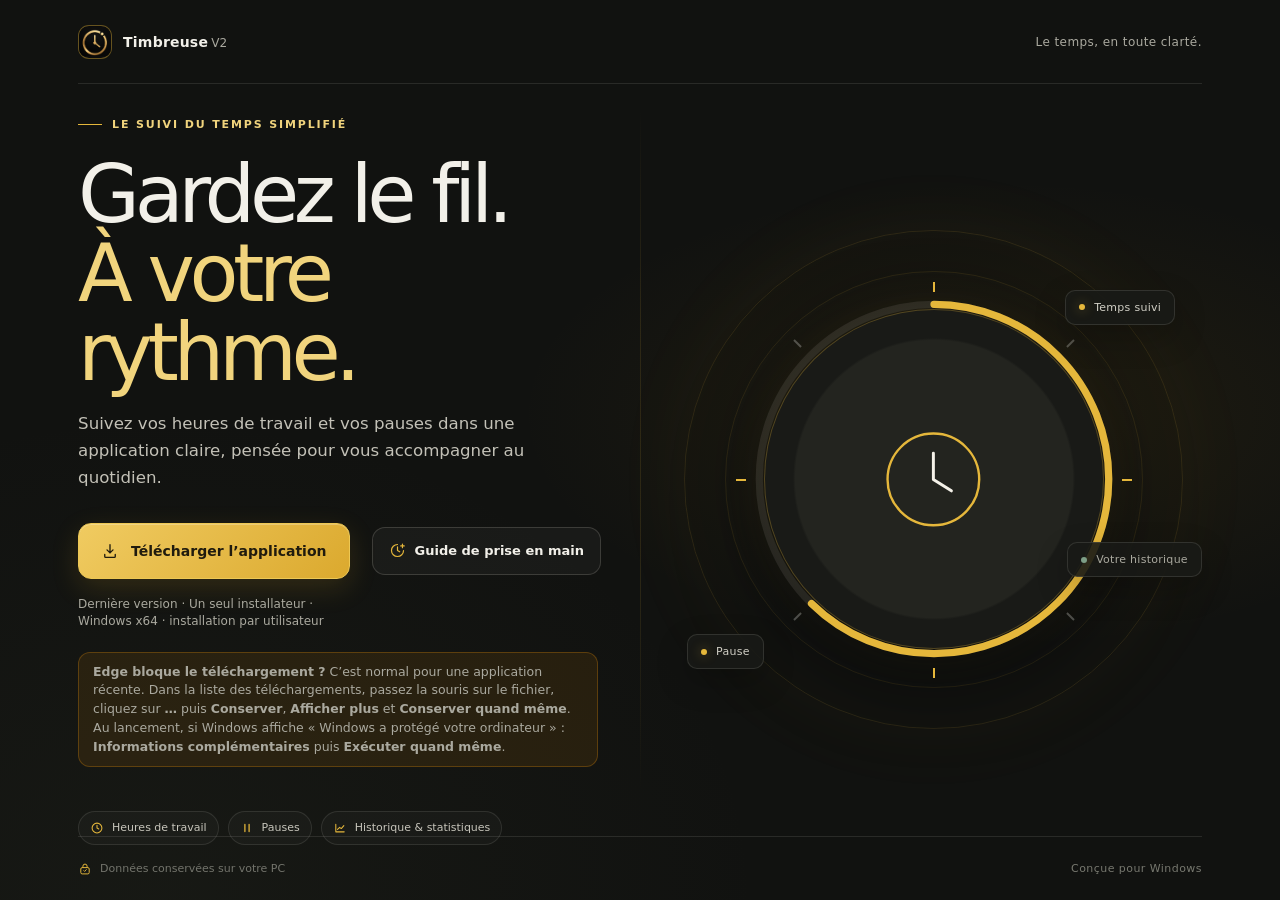
==== index.html @ 2ac791a5 "Site: aide claire quand Edge bloque le telechargement Co-Authored-By: Claude Opus 5.5 <noreply@anthr" ====
<!doctype html>
<html lang="fr">
<head>
  <meta charset="utf-8">
  <meta name="viewport" content="width=device-width, initial-scale=1, viewport-fit=cover">
  <meta name="theme-color" content="#111210">
  <meta name="description" content="Timbreuse V2 — une application Windows simple pour suivre vos heures de travail, vos pauses et votre solde.">
  <title>Timbreuse V2 — Le temps, en toute clarté</title>
  <link rel="icon" href="favicon.ico" type="image/x-icon">
  <style>
    :root {
      color-scheme: dark;
      --bg: #111210;
      --panel: #191a17;
      --panel-light: #20211d;
      --ink: #f2f0e9;
      --muted: #aaa99f;
      --dim: #73746c;
      --gold: #e5b73b;
      --gold-soft: #f1d47d;
      --line: rgba(238, 235, 222, .11);
    }
    * { box-sizing: border-box; }
    html, body { width: 100%; height: 100%; margin: 0; overflow: hidden; }
    body {
      background:
        radial-gradient(ellipse at 78% 46%, rgba(173, 129, 25, .095), transparent 34%),
        radial-gradient(ellipse at 12% 100%, rgba(76, 83, 59, .10), transparent 38%),
        var(--bg);
      color: var(--ink);
      font-family: Inter, ui-sans-serif, system-ui, -apple-system, "Segoe UI", sans-serif;
      -webkit-font-smoothing: antialiased;
      text-rendering: optimizeLegibility;
    }
    a { color: inherit; }
    .page {
      position: relative;
      isolation: isolate;
      width: min(100%, 1600px);
      height: 100svh;
      min-height: 500px;
      margin: 0 auto;
      padding: 0 clamp(24px, 6.1vw, 96px);
      display: grid;
      grid-template-rows: 84px minmax(0, 1fr) 64px;
    }
    .page::before {
      position: absolute;
      z-index: -1;
      top: 12%;
      bottom: 12%;
      left: 50%;
      width: 1px;
      content: "";
      background: linear-gradient(transparent, rgba(229,183,59,.12) 30%, rgba(229,183,59,.12) 70%, transparent);
    }
    .topbar, .footer {
      display: flex;
      align-items: center;
      justify-content: space-between;
    }
    .topbar { border-bottom: 1px solid var(--line); }
    .brand { display: inline-flex; align-items: center; gap: 11px; text-decoration: none; }
    .brand-mark {
      display: grid;
      width: 34px;
      height: 34px;
      place-items: center;
      border: 1px solid rgba(229,183,59,.42);
      border-radius: 11px;
      background: #0b0b0c;
      color: var(--gold);
      overflow: hidden;
    }
    .brand-mark img { display: block; width: 100%; height: 100%; object-fit: contain; }
    .brand-name { font-size: 14px; font-weight: 600; letter-spacing: .015em; }
    .brand-version { margin-left: 3px; color: var(--muted); font-size: 12px; font-weight: 450; }
    .top-note { color: var(--muted); font-size: 12px; letter-spacing: .035em; }
    main {
      min-height: 0;
      display: grid;
      grid-template-columns: 1fr 1fr;
      align-items: center;
      gap: clamp(18px, 4vw, 72px);
    }
    .copy { position: relative; z-index: 1; max-width: 570px; padding: 26px 0 30px; }
    .eyebrow {
      display: inline-flex;
      align-items: center;
      gap: 10px;
      color: var(--gold-soft);
      font-size: 11px;
      font-weight: 650;
      letter-spacing: .17em;
      text-transform: uppercase;
    }
    .eyebrow::before { width: 24px; height: 1px; content: ""; background: var(--gold); }
    h1 {
      max-width: 610px;
      margin: 24px 0 17px;
      font-size: clamp(48px, 6.25vw, 88px);
      font-weight: 540;
      letter-spacing: -.067em;
      line-height: .99;
    }
    h1 span { color: var(--gold-soft); }
    .intro {
      max-width: 450px;
      margin: 0;
      color: #c3c1b7;
      font-size: clamp(15px, 1.3vw, 18px);
      line-height: 1.65;
    }
    .actions { display: flex; flex-wrap: wrap; align-items: center; gap: 17px 22px; margin-top: 31px; }
    .download {
      min-height: 56px;
      padding: 0 22px;
      display: inline-flex;
      align-items: center;
      justify-content: center;
      gap: 12px;
      border: 1px solid #edc854;
      border-radius: 13px;
      background: linear-gradient(135deg, #f0cb61, #dba92e);
      box-shadow: 0 9px 28px rgba(217, 166, 35, .16), inset 0 1px 0 rgba(255,255,255,.25);
      color: #201b0e;
      font-size: 14px;
      font-weight: 720;
      text-decoration: none;
      transition: transform .18s ease, box-shadow .18s ease, filter .18s ease;
    }
    .download:hover { transform: translateY(-2px); filter: brightness(1.04); box-shadow: 0 12px 32px rgba(217,166,35,.23); }
    .download:focus-visible, .brand:focus-visible { outline: 2px solid var(--gold-soft); outline-offset: 4px; }
    .download svg { width: 18px; height: 18px; }
    .guide-trigger {
      min-height: 48px;
      padding: 0 16px;
      display: inline-flex;
      align-items: center;
      justify-content: center;
      gap: 9px;
      border: 1px solid rgba(238,235,222,.16);
      border-radius: 13px;
      background: rgba(255,255,255,.035);
      color: var(--ink);
      font: inherit;
      font-size: 13px;
      font-weight: 580;
      cursor: pointer;
      transition: border-color .18s ease, background .18s ease, transform .18s ease;
    }
    .guide-trigger:hover { transform: translateY(-1px); border-color: rgba(229,183,59,.48); background: rgba(229,183,59,.07); }
    .guide-trigger:focus-visible, .guide-close:focus-visible, .guide-step:focus-visible,
    .guide-footer button:focus-visible { outline: 2px solid var(--gold-soft); outline-offset: 3px; }
    .guide-trigger svg { width: 17px; height: 17px; color: var(--gold); }
    .release-info { max-width: 250px; color: var(--muted); font-size: 12px; line-height: 1.45; }
    .edge-help { flex-basis: 100%; margin-top: 4px; max-width: 520px; padding: 10px 14px; border-radius: 12px; background: rgba(255, 156, 8, .09); border: 1px solid rgba(255, 156, 8, .25); color: var(--muted); font-size: 12.5px; line-height: 1.5; }
    .edge-help strong { color: inherit; font-weight: 650; }
    .features { display: flex; flex-wrap: wrap; gap: 9px; margin-top: 31px; }
    .feature {
      display: inline-flex;
      align-items: center;
      gap: 8px;
      padding: 9px 11px;
      border: 1px solid var(--line);
      border-radius: 999px;
      background: rgba(255,255,255,.025);
      color: #c7c5bb;
      font-size: 11px;
      white-space: nowrap;
    }
    .feature svg { width: 14px; height: 14px; color: var(--gold); }
    .art {
      position: relative;
      display: grid;
      min-width: 0;
      min-height: 0;
      height: min(68vh, 620px);
      place-items: center;
    }
    .halo {
      position: absolute;
      width: min(39vw, 500px);
      aspect-ratio: 1;
      border: 1px solid rgba(229,183,59,.12);
      border-radius: 50%;
      box-shadow: 0 0 90px rgba(229,183,59,.045), inset 0 0 80px rgba(229,183,59,.025);
    }
    .halo::before, .halo::after { position: absolute; content: ""; border: 1px solid rgba(229,183,59,.10); border-radius: 50%; }
    .halo::before { inset: 8%; }
    .halo::after { inset: 17%; border-color: rgba(238,235,222,.07); }
    .dial {
      position: relative;
      width: min(27vw, 340px);
      aspect-ratio: 1;
      display: grid;
      place-items: center;
      border: 1px solid rgba(229,183,59,.28);
      border-radius: 50%;
      background: radial-gradient(circle at 50% 50%, #23241f 0 58%, #191a17 59% 100%);
      box-shadow: 0 24px 90px rgba(0,0,0,.38), 0 0 45px rgba(229,183,59,.08);
    }
    .dial-ring { position: absolute; inset: -13px; width: calc(100% + 26px); height: calc(100% + 26px); transform: rotate(-90deg); overflow: visible; }
    .dial-ring circle { fill: none; stroke-width: 2; }
    .dial-ring .track { stroke: rgba(240,237,225,.09); }
    .dial-ring .arc { stroke: var(--gold); stroke-linecap: round; stroke-dasharray: 188 440; }
    .dial-glyph { width: 31%; height: 31%; color: var(--gold); }
    .dial-glyph circle { fill: none; stroke: currentColor; stroke-width: 1.45; }
    .dial-glyph path { fill: none; stroke: #f5f2e9; stroke-linecap: round; stroke-linejoin: round; stroke-width: 1.8; }
    .orbit-label {
      position: absolute;
      display: inline-flex;
      align-items: center;
      gap: 9px;
      padding: 10px 13px;
      border: 1px solid rgba(238,235,222,.12);
      border-radius: 10px;
      background: rgba(25,26,23,.9);
      color: #d1cfc5;
      font-size: 11px;
      letter-spacing: .025em;
      box-shadow: 0 12px 32px rgba(0,0,0,.22);
    }
    .orbit-label::before { width: 6px; height: 6px; content: ""; border-radius: 50%; background: var(--gold); box-shadow: 0 0 12px rgba(229,183,59,.45); }
    .label-top { top: 19%; right: 5%; }
    .label-bottom { bottom: 19%; left: 4%; }
    .label-side { right: 0; bottom: 34%; color: var(--muted); }
    .label-side::before { background: #7d9e86; box-shadow: none; }
    .ticks { position: absolute; inset: -28px; pointer-events: none; }
    .tick { position: absolute; top: 0; left: calc(50% - 1px); width: 2px; height: 10px; transform-origin: 1px calc(min(27vw, 340px) / 2 + 28px); background: rgba(242,240,233,.28); }
    .tick:nth-child(1) { transform: rotate(0deg); background: var(--gold); }
    .tick:nth-child(2) { transform: rotate(45deg); }
    .tick:nth-child(3) { transform: rotate(90deg); background: var(--gold); }
    .tick:nth-child(4) { transform: rotate(135deg); }
    .tick:nth-child(5) { transform: rotate(180deg); background: var(--gold); }
    .tick:nth-child(6) { transform: rotate(225deg); }
    .tick:nth-child(7) { transform: rotate(270deg); background: var(--gold); }
    .tick:nth-child(8) { transform: rotate(315deg); }
    .footer { border-top: 1px solid var(--line); color: var(--dim); font-size: 11px; }
    .footer .local { display: inline-flex; align-items: center; gap: 8px; }
    .footer svg { width: 14px; height: 14px; color: var(--gold); }
    .footer-note { color: #77786f; letter-spacing: .04em; }
    @media (max-width: 760px) {
      .page { min-height: 500px; padding-inline: clamp(20px, 6vw, 34px); grid-template-rows: 60px minmax(0,1fr) 45px; }
      .page::before { display: none; }
      main { position: relative; grid-template-columns: 1fr; grid-template-rows: minmax(130px, 30%) 1fr; gap: 0; align-items: stretch; }
      .art { grid-row: 1; height: 100%; }
      .halo { width: min(48vw, 205px); }
      .dial { width: min(31vw, 138px); }
      .dial-ring { inset: -7px; width: calc(100% + 14px); height: calc(100% + 14px); }
      .dial-ring circle { stroke-width: 2.7; }
      .ticks { inset: -12px; }
      .tick { height: 5px; transform-origin: 1px calc(min(31vw, 138px) / 2 + 12px); }
      .orbit-label { padding: 7px 9px; gap: 6px; font-size: 9px; }
      .label-top { top: 9%; right: 5%; }
      .label-bottom { bottom: 4%; left: 4%; }
      .label-side { right: 1%; bottom: 12%; }
      .copy { max-width: 560px; justify-self: center; align-self: start; width: 100%; padding: 7px 0 12px; }
      h1 { margin: 13px 0 11px; font-size: clamp(42px, 12vw, 61px); }
      .intro { max-width: 430px; font-size: 14px; line-height: 1.5; }
      .actions { gap: 13px 17px; margin-top: 19px; }
      .download { min-height: 50px; padding-inline: 17px; font-size: 13px; }
      .release-info { max-width: 220px; }
      .features { gap: 7px; margin-top: 18px; }
      .feature { padding: 7px 9px; font-size: 10px; }
      .footer { font-size: 10px; }
    }
    @media (max-width: 380px) {
      .page { padding-inline: 17px; grid-template-rows: 54px minmax(0,1fr) 40px; }
      .top-note { font-size: 10px; }
      main { grid-template-rows: minmax(115px, 25%) 1fr; }
      h1 { font-size: clamp(39px, 11vw, 46px); }
      .features { gap: 5px; }
      .feature { padding: 6px 7px; font-size: 9px; }
      .footer-note { display: none; }
    }
    @media (max-height: 700px) and (min-width: 761px) {
      .page { grid-template-rows: 64px minmax(0,1fr) 48px; }
      .art { height: min(66vh, 480px); }
      .copy { padding-block: 15px; }
      h1 { margin-block: 17px 12px; font-size: clamp(46px, 5.7vw, 72px); }
      .actions { margin-top: 22px; }
      .features { margin-top: 22px; }
    }
    @media (max-height: 650px) and (max-width: 760px) {
      .page { grid-template-rows: 48px minmax(0,1fr) 35px; }
      main { grid-template-rows: minmax(86px, 22%) 1fr; }
      .copy { padding-top: 2px; }
      .eyebrow { font-size: 9px; }
      h1 { margin-block: 8px; font-size: clamp(34px, 8vh, 48px); }
      .intro { font-size: 12px; }
      .actions { margin-top: 13px; }
      .download { min-height: 43px; }
      .features { margin-top: 12px; }
    }
    .tutorial-dialog {
      width: min(880px, calc(100vw - 28px));
      max-width: none;
      max-height: min(88svh, 780px);
      margin: auto;
      padding: 0;
      overflow: hidden;
      border: 1px solid rgba(238,235,222,.16);
      border-radius: 22px;
      background:
        radial-gradient(ellipse at 100% 0%, rgba(173,129,25,.12), transparent 36%),
        var(--panel);
      color: var(--ink);
      box-shadow: 0 28px 100px rgba(0,0,0,.62), 0 0 0 1px rgba(0,0,0,.16);
    }
    .tutorial-dialog::backdrop { background: rgba(5,6,5,.76); backdrop-filter: blur(7px); }
    .guide-shell { max-height: inherit; display: grid; grid-template-rows: auto auto minmax(0,1fr) auto; }
    .guide-header { display: flex; align-items: flex-start; justify-content: space-between; gap: 20px; padding: 26px 30px 17px; }
    .guide-header .eyebrow { font-size: 9px; letter-spacing: .15em; }
    .guide-header h2 { margin: 12px 0 5px; font-size: clamp(23px,3.4vw,34px); font-weight: 570; letter-spacing: -.045em; line-height: 1.12; }
    .guide-header p { max-width: 580px; margin: 0; color: var(--muted); font-size: 13px; line-height: 1.55; }
    .guide-close {
      flex: 0 0 auto;
      width: 38px;
      height: 38px;
      display: grid;
      place-items: center;
      border: 1px solid var(--line);
      border-radius: 12px;
      background: rgba(255,255,255,.035);
      color: var(--muted);
      cursor: pointer;
    }
    .guide-close:hover { border-color: rgba(229,183,59,.48); color: var(--ink); }
    .guide-close svg { width: 16px; height: 16px; }
    .guide-steps { display: grid; grid-template-columns: repeat(6,minmax(0,1fr)); gap: 7px; padding: 0 26px 15px; overflow-x: auto; scrollbar-width: thin; scrollbar-color: rgba(229,183,59,.45) transparent; }
    .guide-step {
      min-width: 0;
      min-height: 46px;
      padding: 7px 9px;
      display: flex;
      align-items: center;
      gap: 8px;
      border: 1px solid transparent;
      border-radius: 11px;
      background: rgba(255,255,255,.035);
      color: var(--muted);
      font: inherit;
      text-align: left;
      cursor: pointer;
      transition: color .16s ease, border-color .16s ease, background .16s ease;
    }
    .guide-step:hover { color: var(--ink); background: rgba(255,255,255,.065); }
    .guide-step[aria-current="step"] { border-color: rgba(229,183,59,.5); background: rgba(229,183,59,.09); color: var(--ink); }
    .guide-step-num { color: var(--gold); font-size: 10px; font-weight: 700; letter-spacing: .05em; }
    .guide-step-label { overflow: hidden; font-size: 10px; font-weight: 570; text-overflow: ellipsis; white-space: nowrap; }
    .guide-content { min-height: 0; padding: 21px 30px 24px; overflow-y: auto; overscroll-behavior: contain; border-top: 1px solid var(--line); }
    .guide-content:focus-visible { outline: 2px solid var(--gold); outline-offset: -4px; }
    .guide-panel[hidden] { display: none !important; }
    .guide-panel-heading { display: grid; grid-template-columns: 52px minmax(0,1fr); align-items: start; gap: 15px; margin-bottom: 19px; }
    .guide-panel-number { width: 48px; height: 48px; display: grid; place-items: center; border: 1px solid rgba(229,183,59,.36); border-radius: 15px; background: rgba(229,183,59,.07); color: var(--gold-soft); font-size: 12px; font-weight: 700; letter-spacing: .06em; }
    .guide-kicker { margin: 0 0 5px; color: var(--gold-soft); font-size: 9px; font-weight: 650; letter-spacing: .14em; text-transform: uppercase; }
    .guide-panel h3 { margin: 0; font-size: clamp(20px,2.7vw,27px); font-weight: 570; letter-spacing: -.035em; line-height: 1.18; }
    .guide-lede { max-width: 680px; margin: 7px 0 0; color: #b9b8ae; font-size: 12px; line-height: 1.6; }
    .guide-grid { display: grid; grid-template-columns: repeat(2,minmax(0,1fr)); gap: 10px; }
    .guide-card { min-width: 0; padding: 16px 17px 15px; border: 1px solid var(--line); border-radius: 14px; background: rgba(255,255,255,.025); }
    .guide-card-label { display: block; margin-bottom: 8px; color: var(--gold); font-size: 9px; font-weight: 680; letter-spacing: .12em; text-transform: uppercase; }
    .guide-card h4 { margin: 0 0 6px; font-size: 13px; font-weight: 630; }
    .guide-card p { margin: 0; color: #aaa99f; font-size: 11px; line-height: 1.65; }
    .guide-card kbd { padding: 1px 5px; border: 1px solid rgba(238,235,222,.17); border-radius: 5px; background: rgba(0,0,0,.2); color: var(--ink); font: inherit; font-size: .95em; white-space: nowrap; }
    .guide-note { margin-top: 11px; padding: 10px 13px; display: flex; align-items: flex-start; gap: 9px; border: 1px solid rgba(229,183,59,.18); border-radius: 11px; background: rgba(229,183,59,.055); color: #c6c3b6; font-size: 10.5px; line-height: 1.55; }
    .guide-note::before { flex: 0 0 auto; width: 6px; height: 6px; margin-top: 5px; content: ""; border-radius: 50%; background: var(--gold); }
    .guide-footer { display: flex; align-items: center; gap: 9px; padding: 13px 26px 20px; border-top: 1px solid var(--line); }
    .guide-progress { flex: 1 1 auto; min-width: 110px; color: var(--muted); font-size: 10px; letter-spacing: .06em; }
    .guide-progress strong { color: var(--ink); font-weight: 620; }
    .guide-progress-track { width: min(150px,100%); height: 3px; margin-top: 7px; overflow: hidden; border-radius: 999px; background: rgba(238,235,222,.12); }
    .guide-progress-value { width: 16.666%; height: 100%; border-radius: inherit; background: var(--gold); transition: width .2s ease; }
    .guide-footer button { min-height: 40px; padding: 0 14px; border: 1px solid var(--line); border-radius: 11px; background: rgba(255,255,255,.035); color: var(--ink); font: inherit; font-size: 11px; font-weight: 580; cursor: pointer; }
    .guide-footer button:hover:not(:disabled) { border-color: rgba(229,183,59,.45); }
    .guide-footer button:disabled { opacity: .42; cursor: default; }
    .guide-footer .guide-next { border-color: #edc854; background: linear-gradient(135deg,#f0cb61,#dba92e); color: #201b0e; font-weight: 680; }
    @media (max-width: 620px) {
      .tutorial-dialog { width: calc(100vw - 20px); max-height: 91svh; border-radius: 18px; }
      .guide-header { padding: 19px 18px 14px; gap: 12px; }
      .guide-header h2 { max-width: 390px; margin-top: 9px; font-size: 24px; }
      .guide-header p { font-size: 11px; }
      .guide-close { width: 34px; height: 34px; border-radius: 10px; }
      .guide-steps { grid-template-columns: repeat(6,minmax(112px,1fr)); gap: 6px; padding: 0 16px 12px; }
      .guide-step { min-height: 42px; padding-inline: 8px; }
      .guide-step-label { font-size: 10px; }
      .guide-content { padding: 17px 17px 20px; }
      .guide-panel-heading { grid-template-columns: 41px minmax(0,1fr); gap: 11px; margin-bottom: 14px; }
      .guide-panel-number { width: 39px; height: 39px; border-radius: 12px; font-size: 10px; }
      .guide-panel h3 { font-size: 21px; }
      .guide-lede { font-size: 11px; }
      .guide-grid { grid-template-columns: 1fr; gap: 8px; }
      .guide-card { padding: 13px 14px; }
      .guide-card h4 { font-size: 12px; }
      .guide-card p { font-size: 10.5px; }
      .guide-footer { gap: 7px; padding: 11px 16px 15px; }
      .guide-progress { min-width: 74px; font-size: 9px; }
      .guide-progress-track { width: 72px; }
      .guide-footer button { min-height: 38px; padding-inline: 10px; font-size: 10px; }
    }
    @media (prefers-reduced-motion: reduce) {
      *, *::before, *::after { scroll-behavior: auto !important; transition-duration: .01ms !important; }
    }
  </style>
</head>
<body>
  <div class="page">
    <header class="topbar">
      <a class="brand" href="./" aria-label="Timbreuse V2 — accueil">
        <span class="brand-mark" aria-hidden="true">
          <img src="logo.png" alt="" width="32" height="32">
        </span>
        <span class="brand-name">Timbreuse<span class="brand-version">V2</span></span>
      </a>
      <span class="top-note">Le temps, en toute clarté.</span>
    </header>

    <main>
      <section class="copy" aria-labelledby="headline">
        <div class="eyebrow">Le suivi du temps simplifié</div>
        <h1 id="headline">Gardez le fil.<br><span>À votre rythme.</span></h1>
        <p class="intro">Suivez vos heures de travail et vos pauses dans une application claire, pensée pour vous accompagner au quotidien.</p>
        <div class="actions">
          <a class="download" href="https://github.com/L3S-32/timbreuse-versions/releases/latest/download/Timbreuse-stable-Setup.exe" aria-label="Télécharger l’installateur Windows x64 actuel de Timbreuse V2">
            <svg viewBox="0 0 24 24" fill="none" aria-hidden="true"><path d="M12 3.5v11m0 0 4-4m-4 4-4-4M5 16.5v2.8c0 .7.5 1.2 1.2 1.2h11.6c.7 0 1.2-.5 1.2-1.2v-2.8" stroke="currentColor" stroke-width="1.8" stroke-linecap="round" stroke-linejoin="round"/></svg>
            <span>Télécharger l’application</span>
          </a>
          <button class="guide-trigger" id="guide-open" type="button" aria-haspopup="dialog" aria-controls="guide-dialog">
            <svg viewBox="0 0 24 24" fill="none" aria-hidden="true"><path d="M12 3.5a8.5 8.5 0 1 0 8.5 8.5M12 7v5l3.1 1.8M19 3v5m-2.5-2.5h5" stroke="currentColor" stroke-width="1.7" stroke-linecap="round" stroke-linejoin="round"/></svg>
            <span>Guide de prise en main</span>
          </button>
          <span class="release-info">Dernière version <span id="release-number"></span>· Un seul installateur · Windows x64 · installation par utilisateur</span>
          <p class="edge-help" role="note"><strong>Edge bloque le téléchargement ?</strong> C’est normal pour une application récente. Dans la liste des téléchargements, passez la souris sur le fichier, cliquez sur <strong>…</strong> puis <strong>Conserver</strong>, <strong>Afficher plus</strong> et <strong>Conserver quand même</strong>. Au lancement, si Windows affiche « Windows a protégé votre ordinateur » : <strong>Informations complémentaires</strong> puis <strong>Exécuter quand même</strong>.</p>
        </div>
        <div class="features" aria-label="Fonctionnalités">
          <span class="feature"><svg viewBox="0 0 20 20" fill="none" aria-hidden="true"><circle cx="10" cy="10" r="7" stroke="currentColor" stroke-width="1.5"/><path d="M10 6v4l2.5 1.5" stroke="currentColor" stroke-width="1.5" stroke-linecap="round"/></svg>Heures de travail</span>
          <span class="feature"><svg viewBox="0 0 20 20" fill="none" aria-hidden="true"><path d="M7 5v10M13 5v10" stroke="currentColor" stroke-width="1.8" stroke-linecap="round"/></svg>Pauses</span>
          <span class="feature"><svg viewBox="0 0 20 20" fill="none" aria-hidden="true"><path d="M4 15.5V4.5M4 15.5h12M6.5 12l3-3 2.3 1.8 3.7-4.3" stroke="currentColor" stroke-width="1.5" stroke-linecap="round" stroke-linejoin="round"/></svg>Historique &amp; statistiques</span>
        </div>
      </section>

      <div class="art" aria-hidden="true">
        <div class="halo"></div>
        <div class="dial">
          <svg class="dial-ring" viewBox="0 0 100 100"><circle class="track" cx="50" cy="50" r="48"/><circle class="arc" cx="50" cy="50" r="48"/></svg>
          <svg class="dial-glyph" viewBox="0 0 64 64"><circle cx="32" cy="32" r="28"/><path d="M32 16v16l11 7"/></svg>
          <div class="ticks"><i class="tick"></i><i class="tick"></i><i class="tick"></i><i class="tick"></i><i class="tick"></i><i class="tick"></i><i class="tick"></i><i class="tick"></i></div>
        </div>
        <span class="orbit-label label-top">Temps suivi</span>
        <span class="orbit-label label-bottom">Pause</span>
        <span class="orbit-label label-side">Votre historique</span>
      </div>
    </main>

    <footer class="footer">
      <span class="local"><svg viewBox="0 0 20 20" fill="none" aria-hidden="true"><rect x="4" y="8" width="12" height="9" rx="2" stroke="currentColor" stroke-width="1.4"/><path d="M7 8V6a3 3 0 0 1 6 0v2" stroke="currentColor" stroke-width="1.4" stroke-linecap="round"/><path d="m8.3 12.3 1.2 1.2 2.4-2.7" stroke="currentColor" stroke-width="1.3" stroke-linecap="round" stroke-linejoin="round"/></svg>Données conservées sur votre PC</span>
      <span class="footer-note">Conçue pour Windows</span>
    </footer>
  </div>

  <dialog class="tutorial-dialog" id="guide-dialog" aria-labelledby="guide-title" aria-describedby="guide-description">
    <div class="guide-shell">
      <header class="guide-header">
        <div>
          <div class="eyebrow">GUIDE INTERACTIF · TIMBREUSE V2</div>
          <h2 id="guide-title">Tout le nécessaire, à votre rythme.</h2>
          <p id="guide-description">Parcourez les étapes qui vous intéressent. Ce guide ne démarre pas l’application et ne modifie aucun réglage.</p>
        </div>
        <button class="guide-close" id="guide-close" type="button" aria-label="Fermer le tutoriel">
          <svg viewBox="0 0 24 24" fill="none" aria-hidden="true"><path d="m6 6 12 12M18 6 6 18" stroke="currentColor" stroke-width="1.7" stroke-linecap="round"/></svg>
        </button>
      </header>

      <nav class="guide-steps" aria-label="Rubriques du guide">
        <button class="guide-step" type="button" data-guide-step="0" aria-label="Étape 1 sur 6 : Installer" aria-current="step"><span class="guide-step-num">01</span><span class="guide-step-label">Installer</span></button>
        <button class="guide-step" type="button" data-guide-step="1" aria-label="Étape 2 sur 6 : Suivre sa journée" aria-current="false"><span class="guide-step-num">02</span><span class="guide-step-label">Journée</span></button>
        <button class="guide-step" type="button" data-guide-step="2" aria-label="Étape 3 sur 6 : Corriger une heure" aria-current="false"><span class="guide-step-num">03</span><span class="guide-step-label">Corrections</span></button>
        <button class="guide-step" type="button" data-guide-step="3" aria-label="Étape 4 sur 6 : Historique et statistiques" aria-current="false"><span class="guide-step-num">04</span><span class="guide-step-label">Historique</span></button>
        <button class="guide-step" type="button" data-guide-step="4" aria-label="Étape 5 sur 6 : Widget et apparence" aria-current="false"><span class="guide-step-num">05</span><span class="guide-step-label">Widget</span></button>
        <button class="guide-step" type="button" data-guide-step="5" aria-label="Étape 6 sur 6 : Réglages et démarrage" aria-current="false"><span class="guide-step-num">06</span><span class="guide-step-label">Réglages</span></button>
      </nav>

      <div class="guide-content" id="guide-content" tabindex="0">
        <section class="guide-panel" data-guide-panel="0" aria-labelledby="guide-step-title-0">
          <div class="guide-panel-heading"><span class="guide-panel-number">01</span><div><p class="guide-kicker">POUR COMMENCER</p><h3 id="guide-step-title-0">Installer, puis ouvrir Timbreuse.</h3><p class="guide-lede">L’installation est faite pour Windows et vos pointages restent sur votre ordinateur.</p></div></div>
          <div class="guide-grid">
            <article class="guide-card"><span class="guide-card-label">1 · Télécharger</span><h4>Un seul installateur Windows</h4><p>Sur cette page, cliquez sur « Télécharger l’application », puis ouvrez <strong>Timbreuse-stable-Setup.exe</strong> et suivez les étapes affichées par Windows. Si Windows affiche « Windows a protégé votre ordinateur », cliquez sur <strong>Informations complémentaires</strong> puis <strong>Exécuter quand même</strong> : l’installateur vient bien de Timbreuse.</p></article>
            <article class="guide-card"><span class="guide-card-label">2 · Retrouver l’application</span><h4>Le widget reste à portée de main</h4><p>Après l’installation, lancez Timbreuse depuis le menu Démarrer. Le petit widget sert d’accès rapide ; le panneau principal regroupe les pages et les réglages.</p></article>
          </div>
          <div class="guide-note">Le bouton de téléchargement ouvre l’installateur de Timbreuse V2 pour Windows 64 bits. Le guide, lui, n’installe rien et ne touche pas à vos données.</div>
        </section>

        <section class="guide-panel" data-guide-panel="1" aria-labelledby="guide-step-title-1" hidden>
          <div class="guide-panel-heading"><span class="guide-panel-number">02</span><div><p class="guide-kicker">VOTRE JOURNÉE</p><h3 id="guide-step-title-1">Trois gestes pour suivre le temps.</h3><p class="guide-lede">Ouvrez « Aujourd’hui » dans le grand widget : l’état et les compteurs se mettent à jour au fil de la journée.</p></div></div>
          <div class="guide-grid">
            <article class="guide-card"><span class="guide-card-label">Démarrer &amp; reprendre</span><h4>START, puis REPRENDRE</h4><p>Appuyez sur <strong>START</strong> au début de votre journée. Après une pause, utilisez <strong>REPRENDRE</strong> pour continuer le suivi.</p></article>
            <article class="guide-card"><span class="guide-card-label">Faire une pause</span><h4>PAUSE suspend le travail</h4><p>Quand vous vous arrêtez, cliquez sur <strong>PAUSE</strong>. Le compteur de travail s’arrête ; cliquez sur <strong>REPRENDRE</strong> à votre retour.</p></article>
            <article class="guide-card"><span class="guide-card-label">Terminer</span><h4>SORTIE / ENREGISTRER</h4><p>À la fin de la journée, cliquez sur <strong>SORTIE / ENREGISTRER</strong>. La journée est clôturée et ses heures sont conservées pour l’historique.</p></article>
            <article class="guide-card"><span class="guide-card-label">Lire les cartes</span><h4>Un aperçu de la journée</h4><p>Retrouvez notamment le total des pauses, l’heure de départ estimée, ainsi que vos soldes de la semaine et global.</p></article>
          </div>
        </section>

        <section class="guide-panel" data-guide-panel="2" aria-labelledby="guide-step-title-2" hidden>
          <div class="guide-panel-heading"><span class="guide-panel-number">03</span><div><p class="guide-kicker">UNE ERREUR DE POINTAGE ?</p><h3 id="guide-step-title-2">Corriger les heures en quelques secondes.</h3><p class="guide-lede">Le volet discret en bas de « Aujourd’hui » sert à corriger une arrivée, une pause ou une sortie oubliée.</p></div></div>
          <div class="guide-grid">
            <article class="guide-card"><span class="guide-card-label">Ouvrir le volet</span><h4>Cliquez sur la petite flèche</h4><p>Dépliez la zone de correction au bas de la page. Avant d’avoir démarré une journée, elle permet d’enregistrer une heure d’arrivée manuellement.</p></article>
            <article class="guide-card"><span class="guide-card-label">Écrire une heure</span><h4>Avec ou sans « : »</h4><p>Saisissez par exemple <kbd>730</kbd> ou <kbd>07:30</kbd> pour une arrivée à 7 h 30. À la validation, l’heure s’affiche au format <kbd>07:30</kbd>.</p></article>
            <article class="guide-card"><span class="guide-card-label">Enregistrer</span><h4>Entrée ou bouton ✓</h4><p>Appuyez sur <kbd>Entrée</kbd> dans le champ concerné, ou sur son bouton de validation. La modification est enregistrée et les totaux sont recalculés.</p></article>
            <article class="guide-card"><span class="guide-card-label">Pauses &amp; sortie</span><h4>Corriger chaque horaire</h4><p>Le volet contient l’arrivée, la pause de midi, la pause de 15 h et le départ. Une pause laissée vide est considérée comme non renseignée.</p></article>
          </div>
          <div class="guide-note">Une pause ajoutée manuellement apparaît sur la barre de progression sous forme de tirets colorés, afin de la distinguer du temps travaillé.</div>
        </section>

        <section class="guide-panel" data-guide-panel="3" aria-labelledby="guide-step-title-3" hidden>
          <div class="guide-panel-heading"><span class="guide-panel-number">04</span><div><p class="guide-kicker">PRENDRE DU RECUL</p><h3 id="guide-step-title-3">Retrouver et comprendre vos journées.</h3><p class="guide-lede">Les pointages enregistrés alimentent l’historique et les statistiques.</p></div></div>
          <div class="guide-grid">
            <article class="guide-card"><span class="guide-card-label">Historique</span><h4>Parcourez les jours passés</h4><p>Choisissez une période — semaine, mois ou toutes les données — puis consultez les heures d’arrivée, de sortie, de travail, les pauses et le solde de chaque journée.</p></article>
            <article class="guide-card"><span class="guide-card-label">Corriger un ancien jour</span><h4>Ouvrez son menu d’actions</h4><p>Sur la ligne de la journée, utilisez le menu à droite pour afficher les actions disponibles et rectifier ses horaires si nécessaire.</p></article>
            <article class="guide-card"><span class="guide-card-label">Statistiques</span><h4>Voir les tendances</h4><p>Comparez les heures moyennes, les pauses et les soldes sur la période proposée. Le graphique aide à repérer rapidement les journées positives ou négatives.</p></article>
            <article class="guide-card"><span class="guide-card-label">À retenir</span><h4>Les réglages comptent</h4><p>L’objectif de travail et les jours d’atelier choisis influencent les calculs. Vérifiez-les dans « Réglages » si un solde vous paraît inhabituel.</p></article>
          </div>
          <div class="guide-note">Pour que les bilans soient justes, corrigez les heures manquantes avant de vous fier aux moyennes et aux soldes.</div>
        </section>

        <section class="guide-panel" data-guide-panel="4" aria-labelledby="guide-step-title-4" hidden>
          <div class="guide-panel-heading"><span class="guide-panel-number">05</span><div><p class="guide-kicker">À VOTRE ÉCRAN</p><h3 id="guide-step-title-4">Widget, aperçu et position.</h3><p class="guide-lede">Gardez le suivi près de vous et adaptez son affichage sans modifier vos pointages.</p></div></div>
          <div class="guide-grid">
            <article class="guide-card"><span class="guide-card-label">Petit widget</span><h4>Un coup d’œil rapide</h4><p>Le widget compact montre l’état de Timbreuse et le temps restant. Le raccourci global permet de l’afficher ou de le masquer depuis une autre application.</p></article>
            <article class="guide-card"><span class="guide-card-label">Personnalisation</span><h4>Prévisualisez ses états</h4><p>Dans « Personnalisation », choisissez START, Travail, Pause ou Terminé pour voir le rendu, puis réglez la taille du texte et les animations proposées.</p></article>
            <article class="guide-card"><span class="guide-card-label">Position du widget</span><h4>Choisir un coin ou le déplacer</h4><p>Le mode Coins fixe le widget dans un coin de l’écran. En position libre, faites-le glisser à l’endroit voulu ; sa position est mémorisée.</p></article>
            <article class="guide-card"><span class="guide-card-label">Panneau principal</span><h4>Fermer n’arrête pas le suivi</h4><p>Fermer le grand panneau le masque, mais Timbreuse continue de tourner. Pour quitter complètement, choisissez « Quitter » dans l’icône de Timbreuse près de l’horloge Windows.</p></article>
          </div>
        </section>

        <section class="guide-panel" data-guide-panel="5" aria-labelledby="guide-step-title-5" hidden>
          <div class="guide-panel-heading"><span class="guide-panel-number">06</span><div><p class="guide-kicker">UNE FOIS POUR TOUTES</p><h3 id="guide-step-title-5">Régler les horaires et le démarrage.</h3><p class="guide-lede">La page « Réglages » rassemble les préférences qui servent au calcul de vos journées.</p></div></div>
          <div class="guide-grid">
            <article class="guide-card"><span class="guide-card-label">Temps de travail</span><h4>Définissez votre objectif</h4><p>Adaptez la durée journalière et les autres paramètres de calcul à votre rythme habituel. Le départ estimé et les soldes en tiennent compte.</p></article>
            <article class="guide-card"><span class="guide-card-label">Mode SAE</span><h4>Un objectif adapté</h4><p>Activez <strong>Mode SAE</strong> si cela vous concerne : l’objectif journalier passe à <strong>6 h 40</strong> et les soldes/statistiques sont recalculés selon ce régime.</p></article>
            <article class="guide-card"><span class="guide-card-label">Jours d’atelier</span><h4>Choisissez les jours utiles</h4><p>Cochez les jours travaillés puis cliquez sur <strong>ENREGISTRER LES MODIFICATIONS</strong>. Cette sélection sert au démarrage automatique de Windows et aux statistiques.</p></article>
            <article class="guide-card"><span class="guide-card-label">Raccourci &amp; lancement</span><h4>Afficher le widget rapidement</h4><p>Le raccourci initial est <kbd>Ctrl</kbd> + <kbd>Alt</kbd> + <kbd>W</kbd> ; vous pouvez le modifier dans les réglages. L’application peut démarrer discrètement les jours sélectionnés.</p></article>
          </div>
          <div class="guide-note">La page « Planification » est encore en travaux. Les réglages utiles au suivi quotidien sont accessibles dès maintenant dans « Aujourd’hui », « Historique », « Statistiques » et « Réglages ».</div>
        </section>
      </div>

      <footer class="guide-footer">
        <div class="guide-progress" aria-live="polite"><strong id="guide-progress-label">ÉTAPE 1 / 6</strong><div class="guide-progress-track" aria-hidden="true"><div class="guide-progress-value" id="guide-progress-value"></div></div></div>
        <button id="guide-previous" type="button" disabled>← Précédent</button>
        <button class="guide-next" id="guide-next" type="button">Suivant →</button>
      </footer>
    </div>
  </dialog>

  <script>
    // The download link always points to the latest stable release; the number shown follows it.
    fetch("https://api.github.com/repos/L3S-32/timbreuse-versions/releases/latest")
      .then(function (response) { return response.ok ? response.json() : null; })
      .then(function (release) {
        var target = document.getElementById("release-number");
        if (release && release.tag_name && target) target.textContent = release.tag_name.replace(/^v/, "") + " ";
      })
      .catch(function () {});
    (() => {
      const dialog = document.getElementById("guide-dialog");
      const openButton = document.getElementById("guide-open");
      const closeButton = document.getElementById("guide-close");
      const previousButton = document.getElementById("guide-previous");
      const nextButton = document.getElementById("guide-next");
      const progressLabel = document.getElementById("guide-progress-label");
      const progressValue = document.getElementById("guide-progress-value");
      const content = document.getElementById("guide-content");
      const steps = [...document.querySelectorAll("[data-guide-step]")];
      const panels = [...document.querySelectorAll("[data-guide-panel]")];
      let currentStep = 0;

      function showStep(index) {
        currentStep = Math.max(0, Math.min(steps.length - 1, index));
        steps.forEach((step, stepIndex) => {
          const active = stepIndex === currentStep;
          step.setAttribute("aria-current", active ? "step" : "false");
          if (active) step.scrollIntoView({ block: "nearest", inline: "nearest" });
        });
        panels.forEach((panel, panelIndex) => { panel.hidden = panelIndex !== currentStep; });
        progressLabel.textContent = `ÉTAPE ${currentStep + 1} / ${steps.length}`;
        progressValue.style.width = `${((currentStep + 1) / steps.length) * 100}%`;
        previousButton.disabled = currentStep === 0;
        nextButton.textContent = currentStep === steps.length - 1 ? "Terminer le guide" : "Suivant →";
        content.scrollTop = 0;
      }

      openButton.addEventListener("click", () => {
        showStep(0);
        dialog.showModal();
      });
      closeButton.addEventListener("click", () => dialog.close());
      previousButton.addEventListener("click", () => showStep(currentStep - 1));
      nextButton.addEventListener("click", () => {
        if (currentStep === steps.length - 1) dialog.close();
        else showStep(currentStep + 1);
      });
      steps.forEach((step) => step.addEventListener("click", () => showStep(Number(step.dataset.guideStep))));
      dialog.addEventListener("click", (event) => { if (event.target === dialog) dialog.close(); });
      dialog.addEventListener("close", () => openButton.focus());
      showStep(0);
    })();
  </script>
</body>
</html>
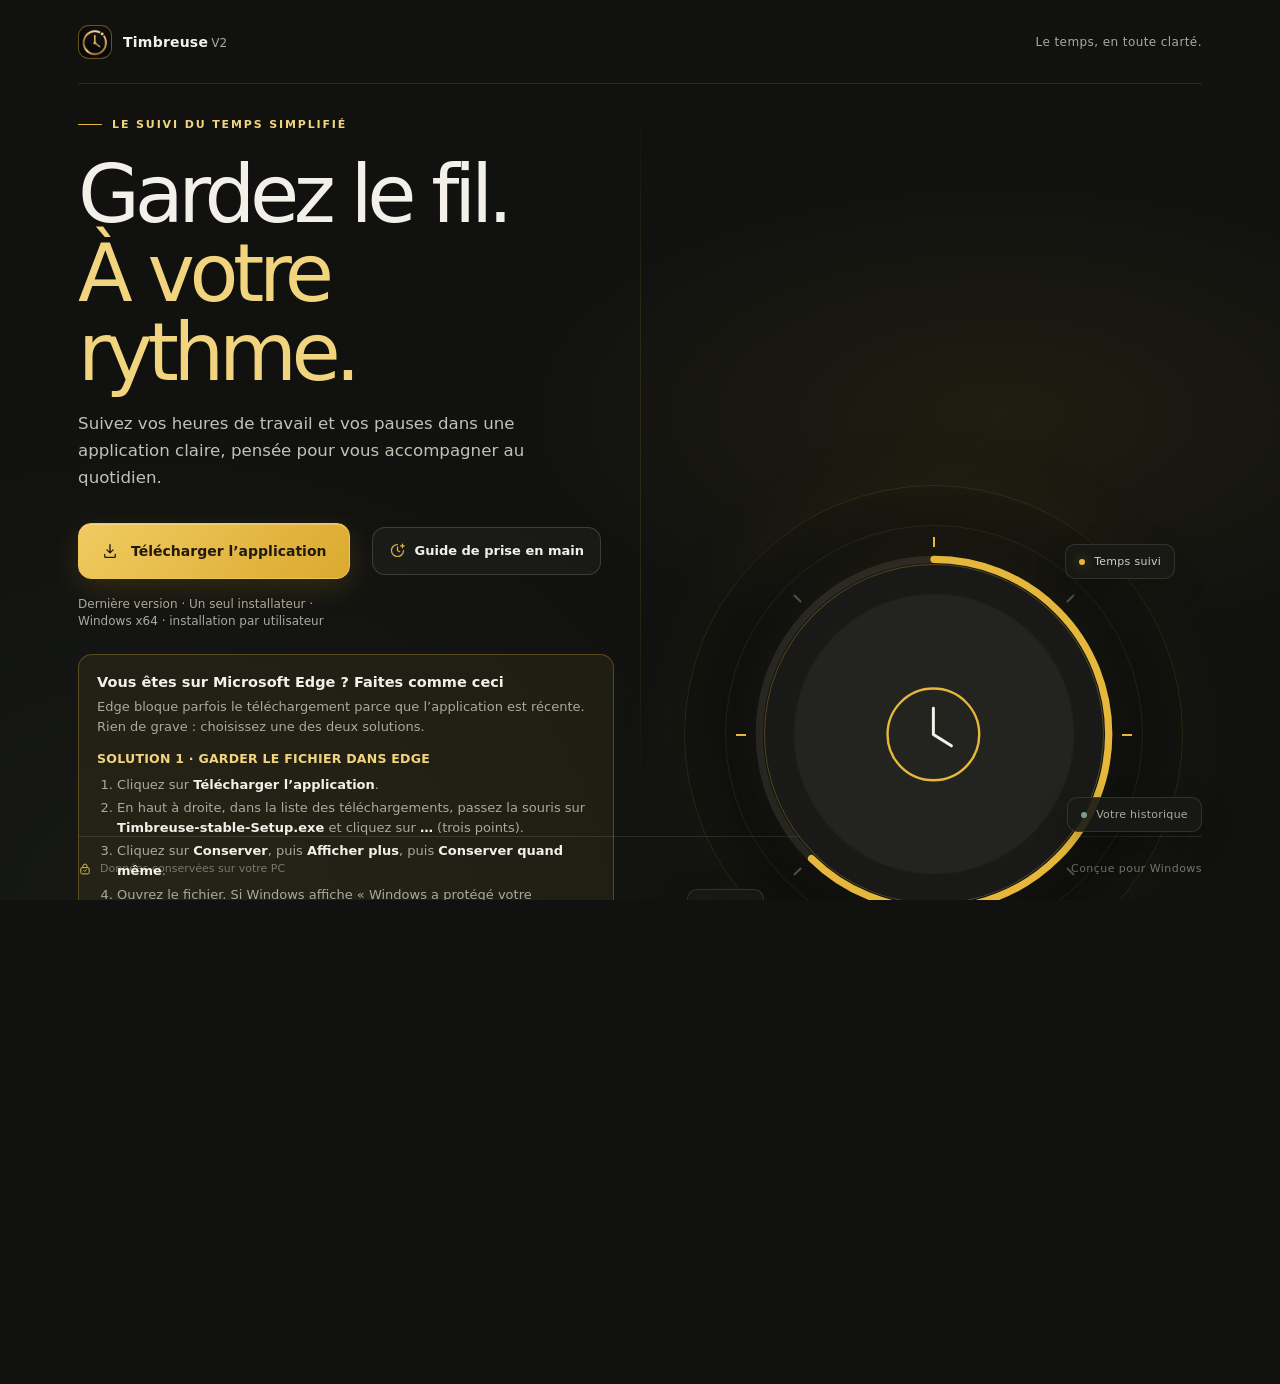
==== commit 7a1ebcfa: "Site: encadre 'Vous etes sur Edge ?' avec commande d'installation a copier Co-Authored-By: Claude Op" ====
--- a/index.html
+++ b/index.html
@@ -154,8 +154,20 @@
     .guide-footer button:focus-visible { outline: 2px solid var(--gold-soft); outline-offset: 3px; }
     .guide-trigger svg { width: 17px; height: 17px; color: var(--gold); }
     .release-info { max-width: 250px; color: var(--muted); font-size: 12px; line-height: 1.45; }
-    .edge-help { flex-basis: 100%; margin-top: 4px; max-width: 520px; padding: 10px 14px; border-radius: 12px; background: rgba(255, 156, 8, .09); border: 1px solid rgba(255, 156, 8, .25); color: var(--muted); font-size: 12.5px; line-height: 1.5; }
-    .edge-help strong { color: inherit; font-weight: 650; }
+    .edge-help { flex-basis: 100%; margin-top: 6px; max-width: 560px; padding: 16px 18px; border-radius: 14px; background: rgba(229, 183, 59, .07); border: 1px solid rgba(229, 183, 59, .28); color: var(--muted); font-size: 13px; line-height: 1.55; }
+    .edge-help.is-edge { background: rgba(229, 183, 59, .12); border-color: rgba(229, 183, 59, .55); }
+    .edge-help h3 { margin: 0 0 4px; color: var(--ink); font-size: 14.5px; font-weight: 650; }
+    .edge-help strong { color: var(--ink); font-weight: 600; }
+    .edge-help .edge-option { margin-top: 12px; }
+    .edge-help .edge-option-title { color: var(--gold-soft); font-weight: 650; font-size: 12.5px; letter-spacing: .02em; }
+    .edge-help ol { margin: 6px 0 0; padding-left: 20px; }
+    .edge-help li { margin: 3px 0; }
+    .edge-command { display: flex; gap: 8px; align-items: stretch; margin-top: 8px; }
+    .edge-command code { flex: 1; min-width: 0; padding: 9px 11px; border-radius: 10px; background: #0b0c0a; border: 1px solid var(--line); color: var(--gold-soft); font: 11.5px/1.45 ui-monospace, "Cascadia Code", Consolas, monospace; white-space: pre-wrap; word-break: break-all; user-select: all; }
+    .edge-copy { flex: none; padding: 0 14px; border-radius: 10px; border: 1px solid rgba(229, 183, 59, .5); background: var(--gold); color: #1a1406; font-weight: 650; font-size: 12.5px; cursor: pointer; }
+    .edge-copy:hover { filter: brightness(1.07); }
+    .edge-copy:focus-visible { outline: 2px solid var(--gold-soft); outline-offset: 2px; }
+    .edge-note { margin-top: 8px; color: var(--dim); font-size: 12px; }
     .features { display: flex; flex-wrap: wrap; gap: 9px; margin-top: 31px; }
     .feature {
       display: inline-flex;
@@ -429,7 +441,35 @@
             <span>Guide de prise en main</span>
           </button>
           <span class="release-info">Dernière version <span id="release-number"></span>· Un seul installateur · Windows x64 · installation par utilisateur</span>
-          <p class="edge-help" role="note"><strong>Edge bloque le téléchargement ?</strong> C’est normal pour une application récente. Dans la liste des téléchargements, passez la souris sur le fichier, cliquez sur <strong>…</strong> puis <strong>Conserver</strong>, <strong>Afficher plus</strong> et <strong>Conserver quand même</strong>. Au lancement, si Windows affiche « Windows a protégé votre ordinateur » : <strong>Informations complémentaires</strong> puis <strong>Exécuter quand même</strong>.</p>
+          <section class="edge-help" id="edge-help" aria-labelledby="edge-help-title">
+            <h3 id="edge-help-title">Vous êtes sur Microsoft Edge ? Faites comme ceci</h3>
+            <div>Edge bloque parfois le téléchargement parce que l’application est récente. Rien de grave : choisissez une des deux solutions.</div>
+
+            <div class="edge-option">
+              <div class="edge-option-title">SOLUTION 1 · GARDER LE FICHIER DANS EDGE</div>
+              <ol>
+                <li>Cliquez sur <strong>Télécharger l’application</strong>.</li>
+                <li>En haut à droite, dans la liste des téléchargements, passez la souris sur <strong>Timbreuse-stable-Setup.exe</strong> et cliquez sur <strong>…</strong> (trois points).</li>
+                <li>Cliquez sur <strong>Conserver</strong>, puis <strong>Afficher plus</strong>, puis <strong>Conserver quand même</strong>.</li>
+                <li>Ouvrez le fichier. Si Windows affiche « Windows a protégé votre ordinateur » : <strong>Informations complémentaires</strong> puis <strong>Exécuter quand même</strong>.</li>
+              </ol>
+            </div>
+
+            <div class="edge-option">
+              <div class="edge-option-title">SOLUTION 2 · INSTALLER AVEC UNE COMMANDE (SANS BLOCAGE)</div>
+              <ol>
+                <li>Cliquez sur <strong>Copier</strong> ci-dessous.</li>
+                <li>Appuyez sur la touche <strong>Windows</strong>, tapez <strong>PowerShell</strong> et appuyez sur <strong>Entrée</strong>.</li>
+                <li>Dans la fenêtre bleue ou noire, faites un <strong>clic droit</strong> pour coller, puis appuyez sur <strong>Entrée</strong>.</li>
+                <li>Patientez environ 30 secondes : l’installation de Timbreuse s’ouvre toute seule.</li>
+              </ol>
+              <div class="edge-command">
+                <code id="install-command">$ProgressPreference='SilentlyContinue'; $f="$env:TEMP\Timbreuse-Setup.exe"; iwr "https://github.com/L3S-32/timbreuse-versions/releases/latest/download/Timbreuse-stable-Setup.exe" -OutFile $f -UseBasicParsing; Start-Process $f</code>
+                <button class="edge-copy" id="install-copy" type="button">Copier</button>
+              </div>
+              <div class="edge-note">Cette commande télécharge simplement l’installateur officiel depuis GitHub (le même que le bouton) et l’ouvre. Toujours la dernière version.</div>
+            </div>
+          </section>
         </div>
         <div class="features" aria-label="Fonctionnalités">
           <span class="feature"><svg viewBox="0 0 20 20" fill="none" aria-hidden="true"><circle cx="10" cy="10" r="7" stroke="currentColor" stroke-width="1.5"/><path d="M10 6v4l2.5 1.5" stroke="currentColor" stroke-width="1.5" stroke-linecap="round"/></svg>Heures de travail</span>
@@ -552,6 +592,29 @@
   </dialog>
 
   <script>
+    // Edge users see the help highlighted; "Copier" puts the install command in the clipboard.
+    (() => {
+      const help = document.getElementById("edge-help");
+      if (help && /Edg\//.test(navigator.userAgent)) help.classList.add("is-edge");
+      const button = document.getElementById("install-copy");
+      const command = document.getElementById("install-command");
+      if (!button || !command) return;
+      button.addEventListener("click", async () => {
+        const text = command.textContent.trim();
+        try {
+          await navigator.clipboard.writeText(text);
+        } catch {
+          const range = document.createRange();
+          range.selectNodeContents(command);
+          const selection = window.getSelection();
+          selection.removeAllRanges();
+          selection.addRange(range);
+          document.execCommand("copy");
+        }
+        button.textContent = "Copié ✓";
+        setTimeout(() => { button.textContent = "Copier"; }, 2200);
+      });
+    })();
     // The download link always points to the latest stable release; the number shown follows it.
     fetch("https://api.github.com/repos/L3S-32/timbreuse-versions/releases/latest")
       .then(function (response) { return response.ok ? response.json() : null; })
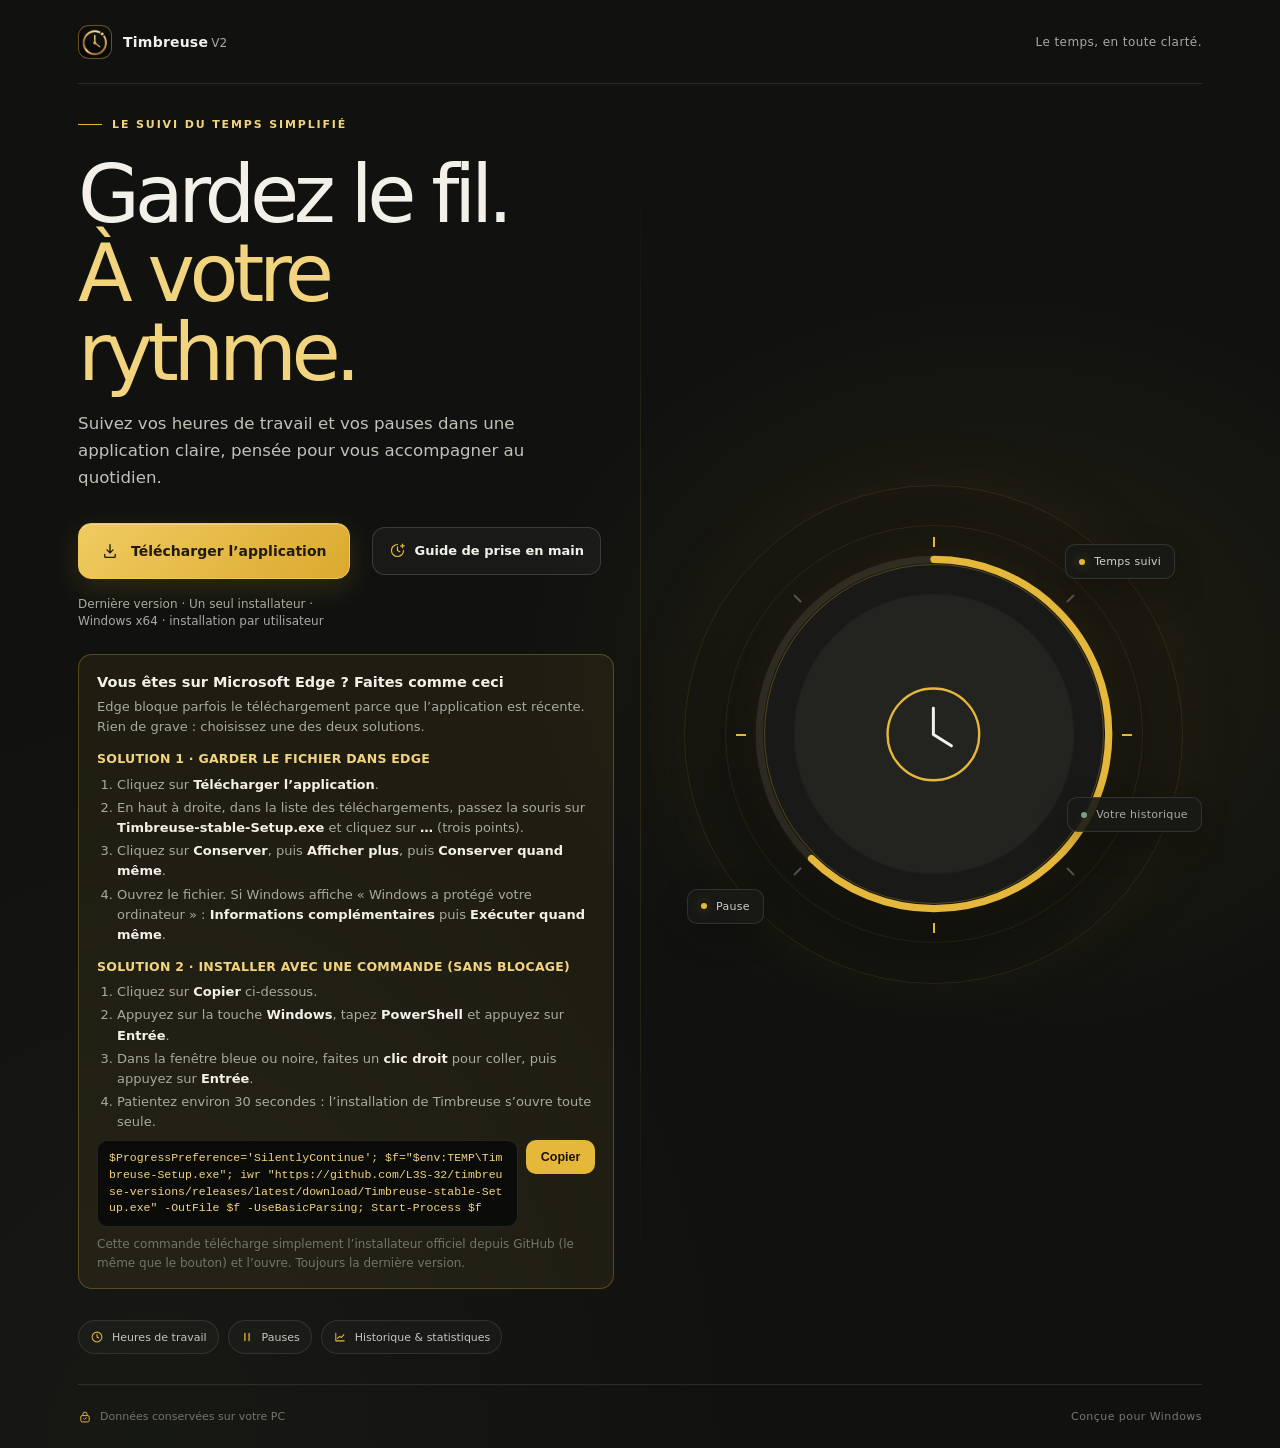
==== commit de1b6313: "Site: la page defile de nouveau (plus rien de coupe en bas) Co-Authored-By: Claude Opus 5.5 <noreply" ====
--- a/index.html
+++ b/index.html
@@ -21,7 +21,7 @@
       --line: rgba(238, 235, 222, .11);
     }
     * { box-sizing: border-box; }
-    html, body { width: 100%; height: 100%; margin: 0; overflow: hidden; }
+    html, body { width: 100%; min-height: 100%; margin: 0; overflow-x: hidden; }
     body {
       background:
         radial-gradient(ellipse at 78% 46%, rgba(173, 129, 25, .095), transparent 34%),
@@ -37,8 +37,7 @@
       position: relative;
       isolation: isolate;
       width: min(100%, 1600px);
-      height: 100svh;
-      min-height: 500px;
+      min-height: max(100svh, 500px);
       margin: 0 auto;
       padding: 0 clamp(24px, 6.1vw, 96px);
       display: grid;
@@ -164,7 +163,7 @@
     .edge-help li { margin: 3px 0; }
     .edge-command { display: flex; gap: 8px; align-items: stretch; margin-top: 8px; }
     .edge-command code { flex: 1; min-width: 0; padding: 9px 11px; border-radius: 10px; background: #0b0c0a; border: 1px solid var(--line); color: var(--gold-soft); font: 11.5px/1.45 ui-monospace, "Cascadia Code", Consolas, monospace; white-space: pre-wrap; word-break: break-all; user-select: all; }
-    .edge-copy { flex: none; padding: 0 14px; border-radius: 10px; border: 1px solid rgba(229, 183, 59, .5); background: var(--gold); color: #1a1406; font-weight: 650; font-size: 12.5px; cursor: pointer; }
+    .edge-copy { flex: none; align-self: flex-start; padding: 9px 14px; border-radius: 10px; border: 1px solid rgba(229, 183, 59, .5); background: var(--gold); color: #1a1406; font-weight: 650; font-size: 12.5px; cursor: pointer; }
     .edge-copy:hover { filter: brightness(1.07); }
     .edge-copy:focus-visible { outline: 2px solid var(--gold-soft); outline-offset: 2px; }
     .edge-note { margin-top: 8px; color: var(--dim); font-size: 12px; }
@@ -253,7 +252,7 @@
     .footer svg { width: 14px; height: 14px; color: var(--gold); }
     .footer-note { color: #77786f; letter-spacing: .04em; }
     @media (max-width: 760px) {
-      .page { min-height: 500px; padding-inline: clamp(20px, 6vw, 34px); grid-template-rows: 60px minmax(0,1fr) 45px; }
+      .page { padding-inline: clamp(20px, 6vw, 34px); grid-template-rows: 60px minmax(0,1fr) 45px; }
       .page::before { display: none; }
       main { position: relative; grid-template-columns: 1fr; grid-template-rows: minmax(130px, 30%) 1fr; gap: 0; align-items: stretch; }
       .art { grid-row: 1; height: 100%; }
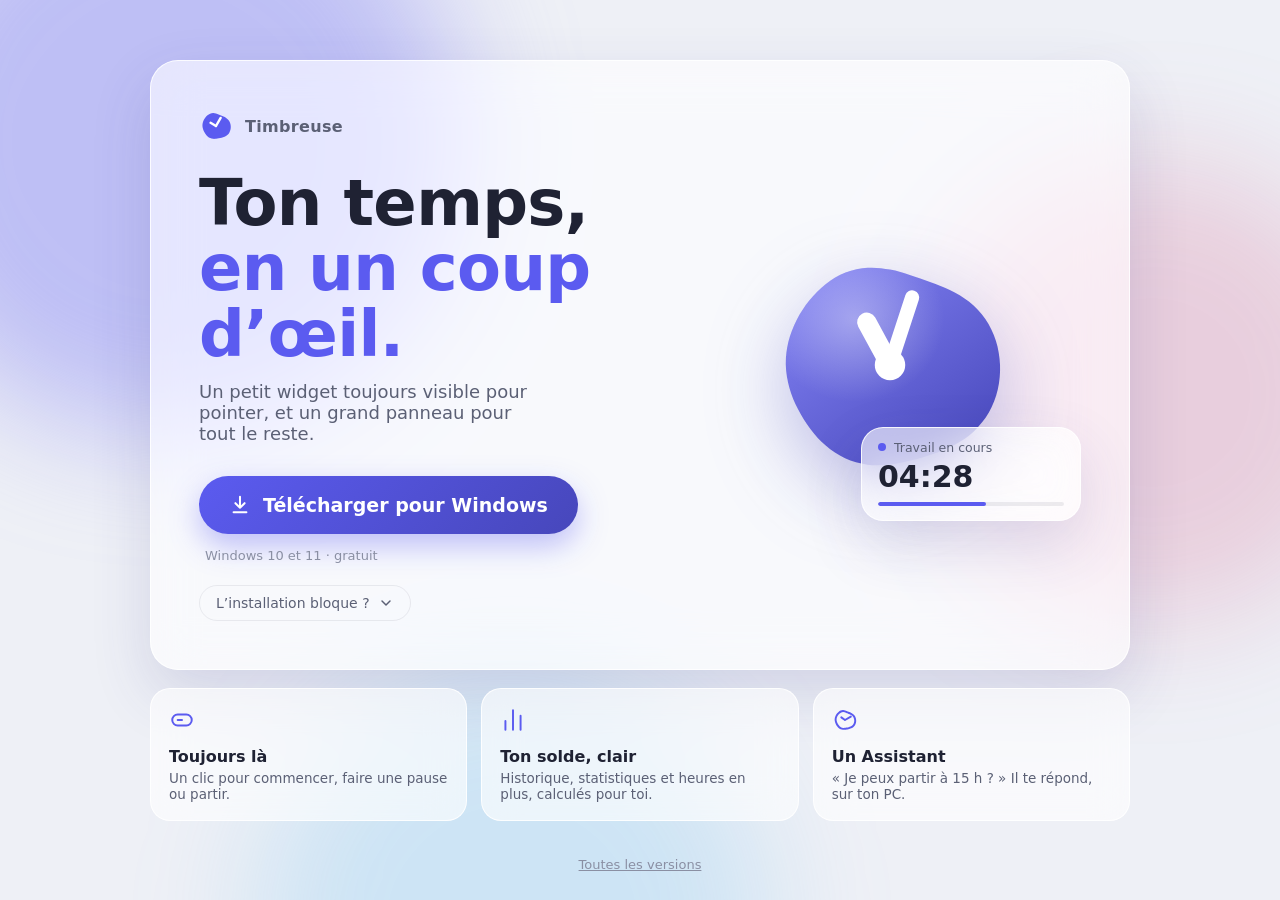
==== commit 5979f7ba: "Site : nouveau design (style de l'app), un seul bouton de telechargement, commande d'installation po" ====
--- a/index.html
+++ b/index.html
@@ -2,669 +2,249 @@
 <html lang="fr">
 <head>
   <meta charset="utf-8">
-  <meta name="viewport" content="width=device-width, initial-scale=1, viewport-fit=cover">
-  <meta name="theme-color" content="#111210">
-  <meta name="description" content="Timbreuse V2 — une application Windows simple pour suivre vos heures de travail, vos pauses et votre solde.">
-  <title>Timbreuse V2 — Le temps, en toute clarté</title>
-  <link rel="icon" href="favicon.ico" type="image/x-icon">
+  <meta name="viewport" content="width=device-width, initial-scale=1">
+  <title>Timbreuse</title>
+  <meta name="description" content="Timbreuse : ton temps de travail, en un coup d’œil. Application Windows gratuite.">
+  <link rel="icon" type="image/svg+xml" href="icon.svg">
+  <link rel="icon" href="favicon.ico" sizes="any">
+  <meta name="theme-color" content="#5B5BF0">
   <style>
     :root {
-      color-scheme: dark;
-      --bg: #111210;
-      --panel: #191a17;
-      --panel-light: #20211d;
-      --ink: #f2f0e9;
-      --muted: #aaa99f;
-      --dim: #73746c;
-      --gold: #e5b73b;
-      --gold-soft: #f1d47d;
-      --line: rgba(238, 235, 222, .11);
+      --accent: #5B5BF0; --accent-deep: #4747BB; --accent-soft: rgba(91, 91, 240, .12);
+      --page: #EEF0F6; --ink: #1F2233; --ink-2: #5B6075; --ink-3: #8A8FA3;
+      --glass: rgba(255, 255, 255, .62); --glass-edge: rgba(255, 255, 255, .85); --line: rgba(31, 34, 51, .08);
+      --shadow: 0 24px 60px rgba(60, 60, 140, .16);
+      --blob-a: rgba(131, 131, 244, .45); --blob-b: rgba(212, 88, 131, .22); --blob-c: rgba(91, 186, 240, .22);
+    }
+    @media (prefers-color-scheme: dark) {
+      :root {
+        --accent: #7B7BFF; --accent-deep: #5B5BF0; --accent-soft: rgba(123, 123, 255, .16);
+        --page: #12131C; --ink: #F1F2F8; --ink-2: #B7BACB; --ink-3: #868A9E;
+        --glass: rgba(30, 32, 46, .62); --glass-edge: rgba(255, 255, 255, .10); --line: rgba(255, 255, 255, .08);
+        --shadow: 0 24px 60px rgba(0, 0, 0, .45);
+        --blob-a: rgba(91, 91, 240, .40); --blob-b: rgba(212, 88, 131, .18); --blob-c: rgba(64, 160, 230, .16);
+      }
     }
     * { box-sizing: border-box; }
-    html, body { width: 100%; min-height: 100%; margin: 0; overflow-x: hidden; }
+    html, body { margin: 0; min-height: 100%; }
     body {
-      background:
-        radial-gradient(ellipse at 78% 46%, rgba(173, 129, 25, .095), transparent 34%),
-        radial-gradient(ellipse at 12% 100%, rgba(76, 83, 59, .10), transparent 38%),
-        var(--bg);
-      color: var(--ink);
-      font-family: Inter, ui-sans-serif, system-ui, -apple-system, "Segoe UI", sans-serif;
-      -webkit-font-smoothing: antialiased;
-      text-rendering: optimizeLegibility;
-    }
-    a { color: inherit; }
-    .page {
-      position: relative;
-      isolation: isolate;
-      width: min(100%, 1600px);
-      min-height: max(100svh, 500px);
-      margin: 0 auto;
-      padding: 0 clamp(24px, 6.1vw, 96px);
-      display: grid;
-      grid-template-rows: 84px minmax(0, 1fr) 64px;
-    }
-    .page::before {
-      position: absolute;
-      z-index: -1;
-      top: 12%;
-      bottom: 12%;
-      left: 50%;
-      width: 1px;
-      content: "";
-      background: linear-gradient(transparent, rgba(229,183,59,.12) 30%, rgba(229,183,59,.12) 70%, transparent);
-    }
-    .topbar, .footer {
-      display: flex;
-      align-items: center;
-      justify-content: space-between;
-    }
-    .topbar { border-bottom: 1px solid var(--line); }
-    .brand { display: inline-flex; align-items: center; gap: 11px; text-decoration: none; }
-    .brand-mark {
-      display: grid;
-      width: 34px;
-      height: 34px;
-      place-items: center;
-      border: 1px solid rgba(229,183,59,.42);
-      border-radius: 11px;
-      background: #0b0b0c;
-      color: var(--gold);
-      overflow: hidden;
-    }
-    .brand-mark img { display: block; width: 100%; height: 100%; object-fit: contain; }
-    .brand-name { font-size: 14px; font-weight: 600; letter-spacing: .015em; }
-    .brand-version { margin-left: 3px; color: var(--muted); font-size: 12px; font-weight: 450; }
-    .top-note { color: var(--muted); font-size: 12px; letter-spacing: .035em; }
-    main {
-      min-height: 0;
-      display: grid;
-      grid-template-columns: 1fr 1fr;
-      align-items: center;
-      gap: clamp(18px, 4vw, 72px);
-    }
-    .copy { position: relative; z-index: 1; max-width: 570px; padding: 26px 0 30px; }
-    .eyebrow {
-      display: inline-flex;
-      align-items: center;
-      gap: 10px;
-      color: var(--gold-soft);
-      font-size: 11px;
-      font-weight: 650;
-      letter-spacing: .17em;
-      text-transform: uppercase;
-    }
-    .eyebrow::before { width: 24px; height: 1px; content: ""; background: var(--gold); }
-    h1 {
-      max-width: 610px;
-      margin: 24px 0 17px;
-      font-size: clamp(48px, 6.25vw, 88px);
-      font-weight: 540;
-      letter-spacing: -.067em;
-      line-height: .99;
-    }
-    h1 span { color: var(--gold-soft); }
-    .intro {
-      max-width: 450px;
-      margin: 0;
-      color: #c3c1b7;
-      font-size: clamp(15px, 1.3vw, 18px);
-      line-height: 1.65;
-    }
-    .actions { display: flex; flex-wrap: wrap; align-items: center; gap: 17px 22px; margin-top: 31px; }
+      font-family: Bahnschrift, "Segoe UI Variable Text", "Segoe UI", system-ui, sans-serif;
+      background: var(--page); color: var(--ink); overflow-x: hidden;
+      display: flex; flex-direction: column; align-items: center; min-height: 100vh; padding: 0 16px;
+    }
+    /* The liquid behind the glass, like the Assistant's drops in the app. */
+    .blobs { position: fixed; inset: 0; z-index: 0; pointer-events: none; filter: blur(60px); }
+    .blobs span { position: absolute; border-radius: 50%; animation: wander 22s ease-in-out infinite alternate; }
+    .blobs span:nth-child(1) { width: 46vmax; height: 46vmax; left: -10vmax; top: -12vmax; background: var(--blob-a); }
+    .blobs span:nth-child(2) { width: 36vmax; height: 36vmax; right: -8vmax; top: 18vh; background: var(--blob-b); animation-duration: 27s; }
+    .blobs span:nth-child(3) { width: 40vmax; height: 40vmax; left: 20vw; bottom: -22vmax; background: var(--blob-c); animation-duration: 31s; }
+    @keyframes wander { to { transform: translate(6vmax, 5vmax) scale(1.12); } }
+
+    main { position: relative; z-index: 1; width: min(980px, 100%); margin: auto 0; padding: 56px 0 32px; }
+    .card {
+      background: var(--glass); border: 1px solid var(--glass-edge); border-radius: 28px; box-shadow: var(--shadow);
+      backdrop-filter: blur(24px) saturate(1.4); -webkit-backdrop-filter: blur(24px) saturate(1.4);
+      display: grid; grid-template-columns: 1.1fr .9fr; gap: 32px; padding: 48px; align-items: center;
+    }
+    .brand { display: flex; align-items: center; gap: 12px; margin-bottom: 28px; color: var(--ink-2); font-weight: 600; letter-spacing: .02em; }
+    .brand svg { width: 34px; height: 34px; }
+    h1 { font-size: clamp(40px, 6vw, 64px); line-height: 1.02; margin: 0 0 14px; font-weight: 700; letter-spacing: -.01em; }
+    h1 em { font-style: normal; color: var(--accent); }
+    .lead { font-size: 18px; color: var(--ink-2); margin: 0 0 32px; max-width: 30ch; }
+
     .download {
-      min-height: 56px;
-      padding: 0 22px;
-      display: inline-flex;
-      align-items: center;
-      justify-content: center;
-      gap: 12px;
-      border: 1px solid #edc854;
-      border-radius: 13px;
-      background: linear-gradient(135deg, #f0cb61, #dba92e);
-      box-shadow: 0 9px 28px rgba(217, 166, 35, .16), inset 0 1px 0 rgba(255,255,255,.25);
-      color: #201b0e;
-      font-size: 14px;
-      font-weight: 720;
-      text-decoration: none;
-      transition: transform .18s ease, box-shadow .18s ease, filter .18s ease;
-    }
-    .download:hover { transform: translateY(-2px); filter: brightness(1.04); box-shadow: 0 12px 32px rgba(217,166,35,.23); }
-    .download:focus-visible, .brand:focus-visible { outline: 2px solid var(--gold-soft); outline-offset: 4px; }
-    .download svg { width: 18px; height: 18px; }
-    .guide-trigger {
-      min-height: 48px;
-      padding: 0 16px;
-      display: inline-flex;
-      align-items: center;
-      justify-content: center;
-      gap: 9px;
-      border: 1px solid rgba(238,235,222,.16);
-      border-radius: 13px;
-      background: rgba(255,255,255,.035);
-      color: var(--ink);
-      font: inherit;
-      font-size: 13px;
-      font-weight: 580;
-      cursor: pointer;
-      transition: border-color .18s ease, background .18s ease, transform .18s ease;
-    }
-    .guide-trigger:hover { transform: translateY(-1px); border-color: rgba(229,183,59,.48); background: rgba(229,183,59,.07); }
-    .guide-trigger:focus-visible, .guide-close:focus-visible, .guide-step:focus-visible,
-    .guide-footer button:focus-visible { outline: 2px solid var(--gold-soft); outline-offset: 3px; }
-    .guide-trigger svg { width: 17px; height: 17px; color: var(--gold); }
-    .release-info { max-width: 250px; color: var(--muted); font-size: 12px; line-height: 1.45; }
-    .edge-help { flex-basis: 100%; margin-top: 6px; max-width: 560px; padding: 16px 18px; border-radius: 14px; background: rgba(229, 183, 59, .07); border: 1px solid rgba(229, 183, 59, .28); color: var(--muted); font-size: 13px; line-height: 1.55; }
-    .edge-help.is-edge { background: rgba(229, 183, 59, .12); border-color: rgba(229, 183, 59, .55); }
-    .edge-help h3 { margin: 0 0 4px; color: var(--ink); font-size: 14.5px; font-weight: 650; }
-    .edge-help strong { color: var(--ink); font-weight: 600; }
-    .edge-help .edge-option { margin-top: 12px; }
-    .edge-help .edge-option-title { color: var(--gold-soft); font-weight: 650; font-size: 12.5px; letter-spacing: .02em; }
-    .edge-help ol { margin: 6px 0 0; padding-left: 20px; }
-    .edge-help li { margin: 3px 0; }
-    .edge-command { display: flex; gap: 8px; align-items: stretch; margin-top: 8px; }
-    .edge-command code { flex: 1; min-width: 0; padding: 9px 11px; border-radius: 10px; background: #0b0c0a; border: 1px solid var(--line); color: var(--gold-soft); font: 11.5px/1.45 ui-monospace, "Cascadia Code", Consolas, monospace; white-space: pre-wrap; word-break: break-all; user-select: all; }
-    .edge-copy { flex: none; align-self: flex-start; padding: 9px 14px; border-radius: 10px; border: 1px solid rgba(229, 183, 59, .5); background: var(--gold); color: #1a1406; font-weight: 650; font-size: 12.5px; cursor: pointer; }
-    .edge-copy:hover { filter: brightness(1.07); }
-    .edge-copy:focus-visible { outline: 2px solid var(--gold-soft); outline-offset: 2px; }
-    .edge-note { margin-top: 8px; color: var(--dim); font-size: 12px; }
-    .features { display: flex; flex-wrap: wrap; gap: 9px; margin-top: 31px; }
+      display: inline-flex; align-items: center; gap: 12px; padding: 18px 30px; border-radius: 999px;
+      background: linear-gradient(135deg, var(--accent), var(--accent-deep)); color: #fff; text-decoration: none;
+      font-size: 19px; font-weight: 600; box-shadow: 0 12px 30px rgba(91, 91, 240, .38);
+      transition: transform .25s cubic-bezier(.2,.8,.2,1), box-shadow .25s;
+    }
+    .download:hover { transform: translateY(-3px); box-shadow: 0 18px 38px rgba(91, 91, 240, .46); }
+    .download:active { transform: translateY(0) scale(.98); }
+    .download svg { width: 22px; height: 22px; }
+    .meta { margin: 14px 0 0 6px; font-size: 13px; color: var(--ink-3); }
+
+    .help-toggle {
+      margin-top: 22px; background: none; border: 1px solid var(--line); color: var(--ink-2); font: inherit; font-size: 14px;
+      padding: 9px 16px; border-radius: 999px; cursor: pointer; display: inline-flex; gap: 8px; align-items: center; transition: background .2s, color .2s;
+    }
+    .help-toggle:hover { background: var(--accent-soft); color: var(--accent); }
+    .help-toggle svg { width: 16px; height: 16px; transition: transform .3s; }
+    .help-toggle[aria-expanded="true"] svg { transform: rotate(180deg); }
+    .help { display: grid; grid-template-rows: 0fr; transition: grid-template-rows .35s cubic-bezier(.2,.8,.2,1); }
+    .help.open { grid-template-rows: 1fr; }
+    .help > div { overflow: hidden; }
+    .help-inner { margin-top: 14px; padding: 16px; border-radius: 18px; background: var(--accent-soft); }
+    .help-inner p { margin: 0 0 10px; font-size: 14px; color: var(--ink-2); }
+    .command { display: flex; gap: 8px; align-items: stretch; }
+    .command code {
+      flex: 1; font-family: "Cascadia Mono", Consolas, monospace; font-size: 12.5px; line-height: 1.45; padding: 10px 12px;
+      border-radius: 12px; background: var(--glass); border: 1px solid var(--line); color: var(--ink); word-break: break-all;
+    }
+    .copy {
+      border: 0; border-radius: 12px; padding: 0 14px; background: var(--accent); color: #fff; font: inherit; font-size: 14px;
+      font-weight: 600; cursor: pointer; min-width: 92px; transition: transform .15s;
+    }
+    .copy:active { transform: scale(.96); }
+
+    /* Right side: the drop and a little widget that counts. */
+    .visual { position: relative; display: grid; place-items: center; min-height: 320px; }
+    .drop { width: min(260px, 70%); filter: drop-shadow(0 26px 40px rgba(71, 71, 187, .35)); animation: float 6s ease-in-out infinite; }
+    @keyframes float { 50% { transform: translateY(-10px); } }
+    .hand { transform-origin: 256px 256px; transition: transform 1.4s cubic-bezier(.34, 1.4, .64, 1); }
+    .widget {
+      position: absolute; bottom: 4px; right: 0; width: 220px; padding: 12px 16px 14px; border-radius: 22px;
+      background: var(--glass); border: 1px solid var(--glass-edge); box-shadow: var(--shadow);
+      backdrop-filter: blur(18px); -webkit-backdrop-filter: blur(18px); animation: float 7s ease-in-out -2s infinite;
+    }
+    .widget-top { display: flex; align-items: center; gap: 8px; font-size: 12.5px; color: var(--ink-2); font-weight: 500; }
+    .widget-top i { width: 8px; height: 8px; border-radius: 50%; background: var(--accent); box-shadow: 0 0 0 0 var(--accent); animation: pulse 2.4s infinite; }
+    @keyframes pulse { 70% { box-shadow: 0 0 0 7px transparent; } }
+    .widget-time { font-size: 30px; font-weight: 600; margin: 4px 0 8px; font-variant-numeric: tabular-nums; }
+    .bar { height: 4px; border-radius: 4px; background: var(--line); overflow: hidden; }
+    .bar b { display: block; height: 100%; width: 58%; border-radius: 4px; background: var(--accent); transition: width 1s; }
+
+    .features { display: grid; grid-template-columns: repeat(3, 1fr); gap: 14px; margin-top: 18px; }
     .feature {
-      display: inline-flex;
-      align-items: center;
-      gap: 8px;
-      padding: 9px 11px;
-      border: 1px solid var(--line);
-      border-radius: 999px;
-      background: rgba(255,255,255,.025);
-      color: #c7c5bb;
-      font-size: 11px;
-      white-space: nowrap;
-    }
-    .feature svg { width: 14px; height: 14px; color: var(--gold); }
-    .art {
-      position: relative;
-      display: grid;
-      min-width: 0;
-      min-height: 0;
-      height: min(68vh, 620px);
-      place-items: center;
-    }
-    .halo {
-      position: absolute;
-      width: min(39vw, 500px);
-      aspect-ratio: 1;
-      border: 1px solid rgba(229,183,59,.12);
-      border-radius: 50%;
-      box-shadow: 0 0 90px rgba(229,183,59,.045), inset 0 0 80px rgba(229,183,59,.025);
-    }
-    .halo::before, .halo::after { position: absolute; content: ""; border: 1px solid rgba(229,183,59,.10); border-radius: 50%; }
-    .halo::before { inset: 8%; }
-    .halo::after { inset: 17%; border-color: rgba(238,235,222,.07); }
-    .dial {
-      position: relative;
-      width: min(27vw, 340px);
-      aspect-ratio: 1;
-      display: grid;
-      place-items: center;
-      border: 1px solid rgba(229,183,59,.28);
-      border-radius: 50%;
-      background: radial-gradient(circle at 50% 50%, #23241f 0 58%, #191a17 59% 100%);
-      box-shadow: 0 24px 90px rgba(0,0,0,.38), 0 0 45px rgba(229,183,59,.08);
-    }
-    .dial-ring { position: absolute; inset: -13px; width: calc(100% + 26px); height: calc(100% + 26px); transform: rotate(-90deg); overflow: visible; }
-    .dial-ring circle { fill: none; stroke-width: 2; }
-    .dial-ring .track { stroke: rgba(240,237,225,.09); }
-    .dial-ring .arc { stroke: var(--gold); stroke-linecap: round; stroke-dasharray: 188 440; }
-    .dial-glyph { width: 31%; height: 31%; color: var(--gold); }
-    .dial-glyph circle { fill: none; stroke: currentColor; stroke-width: 1.45; }
-    .dial-glyph path { fill: none; stroke: #f5f2e9; stroke-linecap: round; stroke-linejoin: round; stroke-width: 1.8; }
-    .orbit-label {
-      position: absolute;
-      display: inline-flex;
-      align-items: center;
-      gap: 9px;
-      padding: 10px 13px;
-      border: 1px solid rgba(238,235,222,.12);
-      border-radius: 10px;
-      background: rgba(25,26,23,.9);
-      color: #d1cfc5;
-      font-size: 11px;
-      letter-spacing: .025em;
-      box-shadow: 0 12px 32px rgba(0,0,0,.22);
-    }
-    .orbit-label::before { width: 6px; height: 6px; content: ""; border-radius: 50%; background: var(--gold); box-shadow: 0 0 12px rgba(229,183,59,.45); }
-    .label-top { top: 19%; right: 5%; }
-    .label-bottom { bottom: 19%; left: 4%; }
-    .label-side { right: 0; bottom: 34%; color: var(--muted); }
-    .label-side::before { background: #7d9e86; box-shadow: none; }
-    .ticks { position: absolute; inset: -28px; pointer-events: none; }
-    .tick { position: absolute; top: 0; left: calc(50% - 1px); width: 2px; height: 10px; transform-origin: 1px calc(min(27vw, 340px) / 2 + 28px); background: rgba(242,240,233,.28); }
-    .tick:nth-child(1) { transform: rotate(0deg); background: var(--gold); }
-    .tick:nth-child(2) { transform: rotate(45deg); }
-    .tick:nth-child(3) { transform: rotate(90deg); background: var(--gold); }
-    .tick:nth-child(4) { transform: rotate(135deg); }
-    .tick:nth-child(5) { transform: rotate(180deg); background: var(--gold); }
-    .tick:nth-child(6) { transform: rotate(225deg); }
-    .tick:nth-child(7) { transform: rotate(270deg); background: var(--gold); }
-    .tick:nth-child(8) { transform: rotate(315deg); }
-    .footer { border-top: 1px solid var(--line); color: var(--dim); font-size: 11px; }
-    .footer .local { display: inline-flex; align-items: center; gap: 8px; }
-    .footer svg { width: 14px; height: 14px; color: var(--gold); }
-    .footer-note { color: #77786f; letter-spacing: .04em; }
+      background: var(--glass); border: 1px solid var(--glass-edge); border-radius: 20px; padding: 18px;
+      backdrop-filter: blur(18px); -webkit-backdrop-filter: blur(18px); transition: transform .25s;
+    }
+    .feature:hover { transform: translateY(-3px); }
+    .feature svg { width: 26px; height: 26px; color: var(--accent); }
+    .feature h2 { font-size: 16px; margin: 10px 0 4px; }
+    .feature p { margin: 0; font-size: 13.5px; color: var(--ink-2); }
+
+    footer { position: relative; z-index: 1; padding: 0 0 28px; font-size: 13px; color: var(--ink-3); }
+    footer a { color: inherit; }
+
     @media (max-width: 760px) {
-      .page { padding-inline: clamp(20px, 6vw, 34px); grid-template-rows: 60px minmax(0,1fr) 45px; }
-      .page::before { display: none; }
-      main { position: relative; grid-template-columns: 1fr; grid-template-rows: minmax(130px, 30%) 1fr; gap: 0; align-items: stretch; }
-      .art { grid-row: 1; height: 100%; }
-      .halo { width: min(48vw, 205px); }
-      .dial { width: min(31vw, 138px); }
-      .dial-ring { inset: -7px; width: calc(100% + 14px); height: calc(100% + 14px); }
-      .dial-ring circle { stroke-width: 2.7; }
-      .ticks { inset: -12px; }
-      .tick { height: 5px; transform-origin: 1px calc(min(31vw, 138px) / 2 + 12px); }
-      .orbit-label { padding: 7px 9px; gap: 6px; font-size: 9px; }
-      .label-top { top: 9%; right: 5%; }
-      .label-bottom { bottom: 4%; left: 4%; }
-      .label-side { right: 1%; bottom: 12%; }
-      .copy { max-width: 560px; justify-self: center; align-self: start; width: 100%; padding: 7px 0 12px; }
-      h1 { margin: 13px 0 11px; font-size: clamp(42px, 12vw, 61px); }
-      .intro { max-width: 430px; font-size: 14px; line-height: 1.5; }
-      .actions { gap: 13px 17px; margin-top: 19px; }
-      .download { min-height: 50px; padding-inline: 17px; font-size: 13px; }
-      .release-info { max-width: 220px; }
-      .features { gap: 7px; margin-top: 18px; }
-      .feature { padding: 7px 9px; font-size: 10px; }
-      .footer { font-size: 10px; }
-    }
-    @media (max-width: 380px) {
-      .page { padding-inline: 17px; grid-template-rows: 54px minmax(0,1fr) 40px; }
-      .top-note { font-size: 10px; }
-      main { grid-template-rows: minmax(115px, 25%) 1fr; }
-      h1 { font-size: clamp(39px, 11vw, 46px); }
-      .features { gap: 5px; }
-      .feature { padding: 6px 7px; font-size: 9px; }
-      .footer-note { display: none; }
-    }
-    @media (max-height: 700px) and (min-width: 761px) {
-      .page { grid-template-rows: 64px minmax(0,1fr) 48px; }
-      .art { height: min(66vh, 480px); }
-      .copy { padding-block: 15px; }
-      h1 { margin-block: 17px 12px; font-size: clamp(46px, 5.7vw, 72px); }
-      .actions { margin-top: 22px; }
-      .features { margin-top: 22px; }
-    }
-    @media (max-height: 650px) and (max-width: 760px) {
-      .page { grid-template-rows: 48px minmax(0,1fr) 35px; }
-      main { grid-template-rows: minmax(86px, 22%) 1fr; }
-      .copy { padding-top: 2px; }
-      .eyebrow { font-size: 9px; }
-      h1 { margin-block: 8px; font-size: clamp(34px, 8vh, 48px); }
-      .intro { font-size: 12px; }
-      .actions { margin-top: 13px; }
-      .download { min-height: 43px; }
-      .features { margin-top: 12px; }
-    }
-    .tutorial-dialog {
-      width: min(880px, calc(100vw - 28px));
-      max-width: none;
-      max-height: min(88svh, 780px);
-      margin: auto;
-      padding: 0;
-      overflow: hidden;
-      border: 1px solid rgba(238,235,222,.16);
-      border-radius: 22px;
-      background:
-        radial-gradient(ellipse at 100% 0%, rgba(173,129,25,.12), transparent 36%),
-        var(--panel);
-      color: var(--ink);
-      box-shadow: 0 28px 100px rgba(0,0,0,.62), 0 0 0 1px rgba(0,0,0,.16);
-    }
-    .tutorial-dialog::backdrop { background: rgba(5,6,5,.76); backdrop-filter: blur(7px); }
-    .guide-shell { max-height: inherit; display: grid; grid-template-rows: auto auto minmax(0,1fr) auto; }
-    .guide-header { display: flex; align-items: flex-start; justify-content: space-between; gap: 20px; padding: 26px 30px 17px; }
-    .guide-header .eyebrow { font-size: 9px; letter-spacing: .15em; }
-    .guide-header h2 { margin: 12px 0 5px; font-size: clamp(23px,3.4vw,34px); font-weight: 570; letter-spacing: -.045em; line-height: 1.12; }
-    .guide-header p { max-width: 580px; margin: 0; color: var(--muted); font-size: 13px; line-height: 1.55; }
-    .guide-close {
-      flex: 0 0 auto;
-      width: 38px;
-      height: 38px;
-      display: grid;
-      place-items: center;
-      border: 1px solid var(--line);
-      border-radius: 12px;
-      background: rgba(255,255,255,.035);
-      color: var(--muted);
-      cursor: pointer;
-    }
-    .guide-close:hover { border-color: rgba(229,183,59,.48); color: var(--ink); }
-    .guide-close svg { width: 16px; height: 16px; }
-    .guide-steps { display: grid; grid-template-columns: repeat(6,minmax(0,1fr)); gap: 7px; padding: 0 26px 15px; overflow-x: auto; scrollbar-width: thin; scrollbar-color: rgba(229,183,59,.45) transparent; }
-    .guide-step {
-      min-width: 0;
-      min-height: 46px;
-      padding: 7px 9px;
-      display: flex;
-      align-items: center;
-      gap: 8px;
-      border: 1px solid transparent;
-      border-radius: 11px;
-      background: rgba(255,255,255,.035);
-      color: var(--muted);
-      font: inherit;
-      text-align: left;
-      cursor: pointer;
-      transition: color .16s ease, border-color .16s ease, background .16s ease;
-    }
-    .guide-step:hover { color: var(--ink); background: rgba(255,255,255,.065); }
-    .guide-step[aria-current="step"] { border-color: rgba(229,183,59,.5); background: rgba(229,183,59,.09); color: var(--ink); }
-    .guide-step-num { color: var(--gold); font-size: 10px; font-weight: 700; letter-spacing: .05em; }
-    .guide-step-label { overflow: hidden; font-size: 10px; font-weight: 570; text-overflow: ellipsis; white-space: nowrap; }
-    .guide-content { min-height: 0; padding: 21px 30px 24px; overflow-y: auto; overscroll-behavior: contain; border-top: 1px solid var(--line); }
-    .guide-content:focus-visible { outline: 2px solid var(--gold); outline-offset: -4px; }
-    .guide-panel[hidden] { display: none !important; }
-    .guide-panel-heading { display: grid; grid-template-columns: 52px minmax(0,1fr); align-items: start; gap: 15px; margin-bottom: 19px; }
-    .guide-panel-number { width: 48px; height: 48px; display: grid; place-items: center; border: 1px solid rgba(229,183,59,.36); border-radius: 15px; background: rgba(229,183,59,.07); color: var(--gold-soft); font-size: 12px; font-weight: 700; letter-spacing: .06em; }
-    .guide-kicker { margin: 0 0 5px; color: var(--gold-soft); font-size: 9px; font-weight: 650; letter-spacing: .14em; text-transform: uppercase; }
-    .guide-panel h3 { margin: 0; font-size: clamp(20px,2.7vw,27px); font-weight: 570; letter-spacing: -.035em; line-height: 1.18; }
-    .guide-lede { max-width: 680px; margin: 7px 0 0; color: #b9b8ae; font-size: 12px; line-height: 1.6; }
-    .guide-grid { display: grid; grid-template-columns: repeat(2,minmax(0,1fr)); gap: 10px; }
-    .guide-card { min-width: 0; padding: 16px 17px 15px; border: 1px solid var(--line); border-radius: 14px; background: rgba(255,255,255,.025); }
-    .guide-card-label { display: block; margin-bottom: 8px; color: var(--gold); font-size: 9px; font-weight: 680; letter-spacing: .12em; text-transform: uppercase; }
-    .guide-card h4 { margin: 0 0 6px; font-size: 13px; font-weight: 630; }
-    .guide-card p { margin: 0; color: #aaa99f; font-size: 11px; line-height: 1.65; }
-    .guide-card kbd { padding: 1px 5px; border: 1px solid rgba(238,235,222,.17); border-radius: 5px; background: rgba(0,0,0,.2); color: var(--ink); font: inherit; font-size: .95em; white-space: nowrap; }
-    .guide-note { margin-top: 11px; padding: 10px 13px; display: flex; align-items: flex-start; gap: 9px; border: 1px solid rgba(229,183,59,.18); border-radius: 11px; background: rgba(229,183,59,.055); color: #c6c3b6; font-size: 10.5px; line-height: 1.55; }
-    .guide-note::before { flex: 0 0 auto; width: 6px; height: 6px; margin-top: 5px; content: ""; border-radius: 50%; background: var(--gold); }
-    .guide-footer { display: flex; align-items: center; gap: 9px; padding: 13px 26px 20px; border-top: 1px solid var(--line); }
-    .guide-progress { flex: 1 1 auto; min-width: 110px; color: var(--muted); font-size: 10px; letter-spacing: .06em; }
-    .guide-progress strong { color: var(--ink); font-weight: 620; }
-    .guide-progress-track { width: min(150px,100%); height: 3px; margin-top: 7px; overflow: hidden; border-radius: 999px; background: rgba(238,235,222,.12); }
-    .guide-progress-value { width: 16.666%; height: 100%; border-radius: inherit; background: var(--gold); transition: width .2s ease; }
-    .guide-footer button { min-height: 40px; padding: 0 14px; border: 1px solid var(--line); border-radius: 11px; background: rgba(255,255,255,.035); color: var(--ink); font: inherit; font-size: 11px; font-weight: 580; cursor: pointer; }
-    .guide-footer button:hover:not(:disabled) { border-color: rgba(229,183,59,.45); }
-    .guide-footer button:disabled { opacity: .42; cursor: default; }
-    .guide-footer .guide-next { border-color: #edc854; background: linear-gradient(135deg,#f0cb61,#dba92e); color: #201b0e; font-weight: 680; }
-    @media (max-width: 620px) {
-      .tutorial-dialog { width: calc(100vw - 20px); max-height: 91svh; border-radius: 18px; }
-      .guide-header { padding: 19px 18px 14px; gap: 12px; }
-      .guide-header h2 { max-width: 390px; margin-top: 9px; font-size: 24px; }
-      .guide-header p { font-size: 11px; }
-      .guide-close { width: 34px; height: 34px; border-radius: 10px; }
-      .guide-steps { grid-template-columns: repeat(6,minmax(112px,1fr)); gap: 6px; padding: 0 16px 12px; }
-      .guide-step { min-height: 42px; padding-inline: 8px; }
-      .guide-step-label { font-size: 10px; }
-      .guide-content { padding: 17px 17px 20px; }
-      .guide-panel-heading { grid-template-columns: 41px minmax(0,1fr); gap: 11px; margin-bottom: 14px; }
-      .guide-panel-number { width: 39px; height: 39px; border-radius: 12px; font-size: 10px; }
-      .guide-panel h3 { font-size: 21px; }
-      .guide-lede { font-size: 11px; }
-      .guide-grid { grid-template-columns: 1fr; gap: 8px; }
-      .guide-card { padding: 13px 14px; }
-      .guide-card h4 { font-size: 12px; }
-      .guide-card p { font-size: 10.5px; }
-      .guide-footer { gap: 7px; padding: 11px 16px 15px; }
-      .guide-progress { min-width: 74px; font-size: 9px; }
-      .guide-progress-track { width: 72px; }
-      .guide-footer button { min-height: 38px; padding-inline: 10px; font-size: 10px; }
-    }
-    @media (prefers-reduced-motion: reduce) {
-      *, *::before, *::after { scroll-behavior: auto !important; transition-duration: .01ms !important; }
-    }
+      .card { grid-template-columns: 1fr; padding: 32px 22px; }
+      .visual { order: -1; min-height: 240px; }
+      .widget { right: 4px; }
+      .features { grid-template-columns: 1fr; }
+      .command { flex-direction: column; }
+      .copy { padding: 11px 14px; }
+    }
+    @media (prefers-reduced-motion: reduce) { *, *::before, *::after { animation: none !important; transition: none !important; } }
   </style>
 </head>
 <body>
-  <div class="page">
-    <header class="topbar">
-      <a class="brand" href="./" aria-label="Timbreuse V2 — accueil">
-        <span class="brand-mark" aria-hidden="true">
-          <img src="logo.png" alt="" width="32" height="32">
-        </span>
-        <span class="brand-name">Timbreuse<span class="brand-version">V2</span></span>
-      </a>
-      <span class="top-note">Le temps, en toute clarté.</span>
-    </header>
-
-    <main>
-      <section class="copy" aria-labelledby="headline">
-        <div class="eyebrow">Le suivi du temps simplifié</div>
-        <h1 id="headline">Gardez le fil.<br><span>À votre rythme.</span></h1>
-        <p class="intro">Suivez vos heures de travail et vos pauses dans une application claire, pensée pour vous accompagner au quotidien.</p>
-        <div class="actions">
-          <a class="download" href="https://github.com/L3S-32/timbreuse-versions/releases/latest/download/Timbreuse-stable-Setup.exe" aria-label="Télécharger l’installateur Windows x64 actuel de Timbreuse V2">
-            <svg viewBox="0 0 24 24" fill="none" aria-hidden="true"><path d="M12 3.5v11m0 0 4-4m-4 4-4-4M5 16.5v2.8c0 .7.5 1.2 1.2 1.2h11.6c.7 0 1.2-.5 1.2-1.2v-2.8" stroke="currentColor" stroke-width="1.8" stroke-linecap="round" stroke-linejoin="round"/></svg>
-            <span>Télécharger l’application</span>
-          </a>
-          <button class="guide-trigger" id="guide-open" type="button" aria-haspopup="dialog" aria-controls="guide-dialog">
-            <svg viewBox="0 0 24 24" fill="none" aria-hidden="true"><path d="M12 3.5a8.5 8.5 0 1 0 8.5 8.5M12 7v5l3.1 1.8M19 3v5m-2.5-2.5h5" stroke="currentColor" stroke-width="1.7" stroke-linecap="round" stroke-linejoin="round"/></svg>
-            <span>Guide de prise en main</span>
-          </button>
-          <span class="release-info">Dernière version <span id="release-number"></span>· Un seul installateur · Windows x64 · installation par utilisateur</span>
-          <section class="edge-help" id="edge-help" aria-labelledby="edge-help-title">
-            <h3 id="edge-help-title">Vous êtes sur Microsoft Edge ? Faites comme ceci</h3>
-            <div>Edge bloque parfois le téléchargement parce que l’application est récente. Rien de grave : choisissez une des deux solutions.</div>
-
-            <div class="edge-option">
-              <div class="edge-option-title">SOLUTION 1 · GARDER LE FICHIER DANS EDGE</div>
-              <ol>
-                <li>Cliquez sur <strong>Télécharger l’application</strong>.</li>
-                <li>En haut à droite, dans la liste des téléchargements, passez la souris sur <strong>Timbreuse-stable-Setup.exe</strong> et cliquez sur <strong>…</strong> (trois points).</li>
-                <li>Cliquez sur <strong>Conserver</strong>, puis <strong>Afficher plus</strong>, puis <strong>Conserver quand même</strong>.</li>
-                <li>Ouvrez le fichier. Si Windows affiche « Windows a protégé votre ordinateur » : <strong>Informations complémentaires</strong> puis <strong>Exécuter quand même</strong>.</li>
-              </ol>
+  <div class="blobs" aria-hidden="true"><span></span><span></span><span></span></div>
+  <main>
+    <section class="card">
+      <div>
+        <div class="brand">
+          <svg viewBox="0 0 512 512" aria-hidden="true"><path d="M477.93 256C479.27 272.38 478.56 289.82 475.29 306.05C472.02 322.29 466.39 339.07 458.29 353.42C450.2 367.77 438.94 381.42 426.72 392.14C414.5 402.86 399.32 411.12 384.97 417.72C370.63 424.33 355.12 427.96 340.65 431.78C326.18 435.6 312.26 437.99 298.15 440.67C284.04 443.35 270.38 446.41 256 447.84C241.62 449.27 226.52 450.86 211.89 449.27C197.26 447.68 181.8 444.25 168.21 438.3C154.62 432.34 141.61 423.29 130.37 413.54C119.13 403.78 109.55 391.73 100.78 379.78C92.01 367.83 84.47 355.04 77.74 341.85C71.01 328.66 64.7 314.95 60.39 300.65C56.09 286.34 52.66 271.05 51.91 256C51.17 240.95 52.59 225.11 55.91 210.33C59.24 195.55 65.11 180.92 71.85 167.32C78.6 153.72 87.03 140.69 96.38 128.71C105.73 116.73 116.17 105 127.95 95.43C139.73 85.87 153.1 76.9 167.06 71.31C181.02 65.72 196.87 62.44 211.7 61.9C226.52 61.35 242.04 64.53 256 68.06C269.96 71.58 282.85 77.94 295.47 83.06C308.1 88.17 319.42 93.6 331.73 98.74C344.05 103.87 356.55 107.93 369.34 113.87C382.14 119.82 396.17 125.74 408.49 134.39C420.81 143.05 433.48 153.58 443.27 165.82C453.06 178.05 461.44 192.76 467.22 207.79C473 222.82 476.58 239.62 477.93 256Z" fill="#5B5BF0"/><g stroke="#fff" stroke-width="36" stroke-linecap="round"><line x1="256" y1="256" x2="174" y2="208"/><line x1="256" y1="256" x2="326" y2="134"/></g></svg>
+          Timbreuse
+        </div>
+        <h1>Ton temps,<br><em>en un coup d’œil.</em></h1>
+        <p class="lead">Un petit widget toujours visible pour pointer, et un grand panneau pour tout le reste.</p>
+        <a class="download" id="download" href="https://github.com/L3S-32/timbreuse-versions/releases/latest/download/Timbreuse-stable-Setup.exe">
+          <svg viewBox="0 0 24 24" fill="none" stroke="currentColor" stroke-width="2.2" stroke-linecap="round" stroke-linejoin="round" aria-hidden="true"><path d="M12 3v12m0 0-5-5m5 5 5-5M5 20h14"/></svg>
+          Télécharger pour Windows
+        </a>
+        <p class="meta" id="meta">Windows 10 et 11 · gratuit</p>
+
+        <button class="help-toggle" id="help-toggle" aria-expanded="false" aria-controls="help">
+          L’installation bloque ?
+          <svg viewBox="0 0 24 24" fill="none" stroke="currentColor" stroke-width="2.2" stroke-linecap="round" stroke-linejoin="round" aria-hidden="true"><path d="m6 9 6 6 6-6"/></svg>
+        </button>
+        <div class="help" id="help">
+          <div>
+            <div class="help-inner">
+              <p>Colle cette ligne dans <strong>CMD</strong> ou <strong>PowerShell</strong>, puis appuie sur Entrée : Timbreuse se télécharge et s’installe toute seule.</p>
+              <div class="command">
+                <code id="command">cmd /c "curl -L -o %TEMP%\Timbreuse-Setup.exe https://github.com/L3S-32/timbreuse-versions/releases/latest/download/Timbreuse-stable-Setup.exe &amp;&amp; start %TEMP%\Timbreuse-Setup.exe"</code>
+                <button class="copy" id="copy">Copier</button>
+              </div>
             </div>
-
-            <div class="edge-option">
-              <div class="edge-option-title">SOLUTION 2 · INSTALLER AVEC UNE COMMANDE (SANS BLOCAGE)</div>
-              <ol>
-                <li>Cliquez sur <strong>Copier</strong> ci-dessous.</li>
-                <li>Appuyez sur la touche <strong>Windows</strong>, tapez <strong>PowerShell</strong> et appuyez sur <strong>Entrée</strong>.</li>
-                <li>Dans la fenêtre bleue ou noire, faites un <strong>clic droit</strong> pour coller, puis appuyez sur <strong>Entrée</strong>.</li>
-                <li>Patientez environ 30 secondes : l’installation de Timbreuse s’ouvre toute seule.</li>
-              </ol>
-              <div class="edge-command">
-                <code id="install-command">$ProgressPreference='SilentlyContinue'; $f="$env:TEMP\Timbreuse-Setup.exe"; iwr "https://github.com/L3S-32/timbreuse-versions/releases/latest/download/Timbreuse-stable-Setup.exe" -OutFile $f -UseBasicParsing; Start-Process $f</code>
-                <button class="edge-copy" id="install-copy" type="button">Copier</button>
-              </div>
-              <div class="edge-note">Cette commande télécharge simplement l’installateur officiel depuis GitHub (le même que le bouton) et l’ouvre. Toujours la dernière version.</div>
-            </div>
-          </section>
+          </div>
         </div>
-        <div class="features" aria-label="Fonctionnalités">
-          <span class="feature"><svg viewBox="0 0 20 20" fill="none" aria-hidden="true"><circle cx="10" cy="10" r="7" stroke="currentColor" stroke-width="1.5"/><path d="M10 6v4l2.5 1.5" stroke="currentColor" stroke-width="1.5" stroke-linecap="round"/></svg>Heures de travail</span>
-          <span class="feature"><svg viewBox="0 0 20 20" fill="none" aria-hidden="true"><path d="M7 5v10M13 5v10" stroke="currentColor" stroke-width="1.8" stroke-linecap="round"/></svg>Pauses</span>
-          <span class="feature"><svg viewBox="0 0 20 20" fill="none" aria-hidden="true"><path d="M4 15.5V4.5M4 15.5h12M6.5 12l3-3 2.3 1.8 3.7-4.3" stroke="currentColor" stroke-width="1.5" stroke-linecap="round" stroke-linejoin="round"/></svg>Historique &amp; statistiques</span>
+      </div>
+
+      <div class="visual" aria-hidden="true">
+        <svg class="drop" viewBox="0 0 512 512">
+          <defs>
+            <linearGradient id="g" x1=".1" y1="0" x2=".9" y2="1"><stop stop-color="#8383F4"/><stop offset="1" stop-color="#4747BB"/></linearGradient>
+            <radialGradient id="s" cx=".32" cy=".26" r=".42"><stop stop-color="#fff" stop-opacity=".35"/><stop offset="1" stop-color="#fff" stop-opacity="0"/></radialGradient>
+          </defs>
+          <path fill="url(#g)" d="M477.93 256C479.27 272.38 478.56 289.82 475.29 306.05C472.02 322.29 466.39 339.07 458.29 353.42C450.2 367.77 438.94 381.42 426.72 392.14C414.5 402.86 399.32 411.12 384.97 417.72C370.63 424.33 355.12 427.96 340.65 431.78C326.18 435.6 312.26 437.99 298.15 440.67C284.04 443.35 270.38 446.41 256 447.84C241.62 449.27 226.52 450.86 211.89 449.27C197.26 447.68 181.8 444.25 168.21 438.3C154.62 432.34 141.61 423.29 130.37 413.54C119.13 403.78 109.55 391.73 100.78 379.78C92.01 367.83 84.47 355.04 77.74 341.85C71.01 328.66 64.7 314.95 60.39 300.65C56.09 286.34 52.66 271.05 51.91 256C51.17 240.95 52.59 225.11 55.91 210.33C59.24 195.55 65.11 180.92 71.85 167.32C78.6 153.72 87.03 140.69 96.38 128.71C105.73 116.73 116.17 105 127.95 95.43C139.73 85.87 153.1 76.9 167.06 71.31C181.02 65.72 196.87 62.44 211.7 61.9C226.52 61.35 242.04 64.53 256 68.06C269.96 71.58 282.85 77.94 295.47 83.06C308.1 88.17 319.42 93.6 331.73 98.74C344.05 103.87 356.55 107.93 369.34 113.87C382.14 119.82 396.17 125.74 408.49 134.39C420.81 143.05 433.48 153.58 443.27 165.82C453.06 178.05 461.44 192.76 467.22 207.79C473 222.82 476.58 239.62 477.93 256Z"><animate attributeName="d" dur="16s" repeatCount="indefinite" values="M477.93 256C479.27 272.38 478.56 289.82 475.29 306.05C472.02 322.29 466.39 339.07 458.29 353.42C450.2 367.77 438.94 381.42 426.72 392.14C414.5 402.86 399.32 411.12 384.97 417.72C370.63 424.33 355.12 427.96 340.65 431.78C326.18 435.6 312.26 437.99 298.15 440.67C284.04 443.35 270.38 446.41 256 447.84C241.62 449.27 226.52 450.86 211.89 449.27C197.26 447.68 181.8 444.25 168.21 438.3C154.62 432.34 141.61 423.29 130.37 413.54C119.13 403.78 109.55 391.73 100.78 379.78C92.01 367.83 84.47 355.04 77.74 341.85C71.01 328.66 64.7 314.95 60.39 300.65C56.09 286.34 52.66 271.05 51.91 256C51.17 240.95 52.59 225.11 55.91 210.33C59.24 195.55 65.11 180.92 71.85 167.32C78.6 153.72 87.03 140.69 96.38 128.71C105.73 116.73 116.17 105 127.95 95.43C139.73 85.87 153.1 76.9 167.06 71.31C181.02 65.72 196.87 62.44 211.7 61.9C226.52 61.35 242.04 64.53 256 68.06C269.96 71.58 282.85 77.94 295.47 83.06C308.1 88.17 319.42 93.6 331.73 98.74C344.05 103.87 356.55 107.93 369.34 113.87C382.14 119.82 396.17 125.74 408.49 134.39C420.81 143.05 433.48 153.58 443.27 165.82C453.06 178.05 461.44 192.76 467.22 207.79C473 222.82 476.58 239.62 477.93 256Z;M450.03 256C447.55 270.41 443.34 284.53 438.01 297.54C432.69 310.55 425.41 322.63 418.08 334.05C410.75 345.48 402.3 355.57 394.04 366.08C385.78 376.59 377.67 386.66 368.53 397.11C359.39 407.56 350.36 418.97 339.21 428.79C328.06 438.61 315.52 449.19 301.65 456.01C287.78 462.82 271.57 468.13 256 469.66C240.43 471.2 223.53 469.1 208.24 465.23C192.96 461.37 178.1 454.03 164.27 446.48C150.44 438.93 137.55 429.68 125.28 419.92C113.01 410.15 101.02 399.69 90.65 387.87C80.27 376.04 70.21 362.98 63.01 348.94C55.81 334.9 50.29 319.09 47.45 303.6C44.62 288.11 44.59 271.55 45.99 256C47.38 240.45 51.19 224.94 55.82 210.31C60.45 195.68 66.45 181.4 73.77 168.24C81.1 155.09 89.7 142.24 99.76 131.4C109.83 120.57 121.79 110.83 134.17 103.23C146.54 95.62 160.57 90.33 174.02 85.76C187.47 81.2 201.21 78.8 214.88 75.82C228.54 72.84 241.76 70.24 256 67.91C270.24 65.57 284.97 62.35 300.32 61.83C315.67 61.31 332.63 61.06 348.08 64.79C363.53 68.52 379.9 75.02 393.01 84.19C406.12 93.37 417.94 106.43 426.76 119.82C435.59 133.21 441.63 149.3 445.98 164.51C450.33 179.72 452.19 195.82 452.86 211.07C453.54 226.32 452.5 241.59 450.03 256Z;M444.38 256C445.48 270.04 445.2 284.42 443.82 298.87C442.44 313.32 440.09 328.1 436.08 342.72C432.08 357.35 427.24 372.77 419.79 386.62C412.35 400.47 402.97 414.88 391.41 425.8C379.86 436.72 365.24 446.32 350.45 452.14C335.67 457.96 318.47 460.25 302.73 460.72C286.98 461.19 270.89 457.97 256 454.97C241.11 451.96 227.16 447.26 213.39 442.7C199.61 438.14 186.3 433.59 173.36 427.61C160.41 421.63 147.21 415.29 135.71 406.84C124.21 398.4 113.12 388.2 104.35 376.94C95.57 365.68 88.59 352.41 83.06 339.28C77.53 326.16 74.04 312.07 71.15 298.19C68.27 284.31 66.46 270.23 65.75 256C65.04 241.77 64.91 227.15 66.9 212.84C68.88 198.52 72.27 183.76 77.65 170.11C83.04 156.47 90.64 143.18 99.21 130.96C107.77 118.74 118.1 107.53 129.02 96.77C139.94 86.02 151.72 75.71 164.71 66.44C177.7 57.17 191.75 47.6 206.96 41.16C222.18 34.72 239.38 28.99 256 27.8C272.62 26.61 290.94 28.65 306.66 34.03C322.39 39.4 337.74 49.48 350.37 60.04C363 70.61 373.3 84.62 382.45 97.43C391.61 110.25 398.5 123.93 405.31 136.93C412.13 149.92 418.04 162.45 423.36 175.4C428.67 188.36 433.69 201.21 437.19 214.64C440.69 228.08 443.27 241.96 444.38 256Z;M477.93 256C479.27 272.38 478.56 289.82 475.29 306.05C472.02 322.29 466.39 339.07 458.29 353.42C450.2 367.77 438.94 381.42 426.72 392.14C414.5 402.86 399.32 411.12 384.97 417.72C370.63 424.33 355.12 427.96 340.65 431.78C326.18 435.6 312.26 437.99 298.15 440.67C284.04 443.35 270.38 446.41 256 447.84C241.62 449.27 226.52 450.86 211.89 449.27C197.26 447.68 181.8 444.25 168.21 438.3C154.62 432.34 141.61 423.29 130.37 413.54C119.13 403.78 109.55 391.73 100.78 379.78C92.01 367.83 84.47 355.04 77.74 341.85C71.01 328.66 64.7 314.95 60.39 300.65C56.09 286.34 52.66 271.05 51.91 256C51.17 240.95 52.59 225.11 55.91 210.33C59.24 195.55 65.11 180.92 71.85 167.32C78.6 153.72 87.03 140.69 96.38 128.71C105.73 116.73 116.17 105 127.95 95.43C139.73 85.87 153.1 76.9 167.06 71.31C181.02 65.72 196.87 62.44 211.7 61.9C226.52 61.35 242.04 64.53 256 68.06C269.96 71.58 282.85 77.94 295.47 83.06C308.1 88.17 319.42 93.6 331.73 98.74C344.05 103.87 356.55 107.93 369.34 113.87C382.14 119.82 396.17 125.74 408.49 134.39C420.81 143.05 433.48 153.58 443.27 165.82C453.06 178.05 461.44 192.76 467.22 207.79C473 222.82 476.58 239.62 477.93 256Z" calcMode="spline" keySplines=".45 0 .55 1;.45 0 .55 1;.45 0 .55 1"/></path>
+          <path fill="url(#s)" d="M477.93 256C479.27 272.38 478.56 289.82 475.29 306.05C472.02 322.29 466.39 339.07 458.29 353.42C450.2 367.77 438.94 381.42 426.72 392.14C414.5 402.86 399.32 411.12 384.97 417.72C370.63 424.33 355.12 427.96 340.65 431.78C326.18 435.6 312.26 437.99 298.15 440.67C284.04 443.35 270.38 446.41 256 447.84C241.62 449.27 226.52 450.86 211.89 449.27C197.26 447.68 181.8 444.25 168.21 438.3C154.62 432.34 141.61 423.29 130.37 413.54C119.13 403.78 109.55 391.73 100.78 379.78C92.01 367.83 84.47 355.04 77.74 341.85C71.01 328.66 64.7 314.95 60.39 300.65C56.09 286.34 52.66 271.05 51.91 256C51.17 240.95 52.59 225.11 55.91 210.33C59.24 195.55 65.11 180.92 71.85 167.32C78.6 153.72 87.03 140.69 96.38 128.71C105.73 116.73 116.17 105 127.95 95.43C139.73 85.87 153.1 76.9 167.06 71.31C181.02 65.72 196.87 62.44 211.7 61.9C226.52 61.35 242.04 64.53 256 68.06C269.96 71.58 282.85 77.94 295.47 83.06C308.1 88.17 319.42 93.6 331.73 98.74C344.05 103.87 356.55 107.93 369.34 113.87C382.14 119.82 396.17 125.74 408.49 134.39C420.81 143.05 433.48 153.58 443.27 165.82C453.06 178.05 461.44 192.76 467.22 207.79C473 222.82 476.58 239.62 477.93 256Z"><animate attributeName="d" dur="16s" repeatCount="indefinite" values="M477.93 256C479.27 272.38 478.56 289.82 475.29 306.05C472.02 322.29 466.39 339.07 458.29 353.42C450.2 367.77 438.94 381.42 426.72 392.14C414.5 402.86 399.32 411.12 384.97 417.72C370.63 424.33 355.12 427.96 340.65 431.78C326.18 435.6 312.26 437.99 298.15 440.67C284.04 443.35 270.38 446.41 256 447.84C241.62 449.27 226.52 450.86 211.89 449.27C197.26 447.68 181.8 444.25 168.21 438.3C154.62 432.34 141.61 423.29 130.37 413.54C119.13 403.78 109.55 391.73 100.78 379.78C92.01 367.83 84.47 355.04 77.74 341.85C71.01 328.66 64.7 314.95 60.39 300.65C56.09 286.34 52.66 271.05 51.91 256C51.17 240.95 52.59 225.11 55.91 210.33C59.24 195.55 65.11 180.92 71.85 167.32C78.6 153.72 87.03 140.69 96.38 128.71C105.73 116.73 116.17 105 127.95 95.43C139.73 85.87 153.1 76.9 167.06 71.31C181.02 65.72 196.87 62.44 211.7 61.9C226.52 61.35 242.04 64.53 256 68.06C269.96 71.58 282.85 77.94 295.47 83.06C308.1 88.17 319.42 93.6 331.73 98.74C344.05 103.87 356.55 107.93 369.34 113.87C382.14 119.82 396.17 125.74 408.49 134.39C420.81 143.05 433.48 153.58 443.27 165.82C453.06 178.05 461.44 192.76 467.22 207.79C473 222.82 476.58 239.62 477.93 256Z;M450.03 256C447.55 270.41 443.34 284.53 438.01 297.54C432.69 310.55 425.41 322.63 418.08 334.05C410.75 345.48 402.3 355.57 394.04 366.08C385.78 376.59 377.67 386.66 368.53 397.11C359.39 407.56 350.36 418.97 339.21 428.79C328.06 438.61 315.52 449.19 301.65 456.01C287.78 462.82 271.57 468.13 256 469.66C240.43 471.2 223.53 469.1 208.24 465.23C192.96 461.37 178.1 454.03 164.27 446.48C150.44 438.93 137.55 429.68 125.28 419.92C113.01 410.15 101.02 399.69 90.65 387.87C80.27 376.04 70.21 362.98 63.01 348.94C55.81 334.9 50.29 319.09 47.45 303.6C44.62 288.11 44.59 271.55 45.99 256C47.38 240.45 51.19 224.94 55.82 210.31C60.45 195.68 66.45 181.4 73.77 168.24C81.1 155.09 89.7 142.24 99.76 131.4C109.83 120.57 121.79 110.83 134.17 103.23C146.54 95.62 160.57 90.33 174.02 85.76C187.47 81.2 201.21 78.8 214.88 75.82C228.54 72.84 241.76 70.24 256 67.91C270.24 65.57 284.97 62.35 300.32 61.83C315.67 61.31 332.63 61.06 348.08 64.79C363.53 68.52 379.9 75.02 393.01 84.19C406.12 93.37 417.94 106.43 426.76 119.82C435.59 133.21 441.63 149.3 445.98 164.51C450.33 179.72 452.19 195.82 452.86 211.07C453.54 226.32 452.5 241.59 450.03 256Z;M444.38 256C445.48 270.04 445.2 284.42 443.82 298.87C442.44 313.32 440.09 328.1 436.08 342.72C432.08 357.35 427.24 372.77 419.79 386.62C412.35 400.47 402.97 414.88 391.41 425.8C379.86 436.72 365.24 446.32 350.45 452.14C335.67 457.96 318.47 460.25 302.73 460.72C286.98 461.19 270.89 457.97 256 454.97C241.11 451.96 227.16 447.26 213.39 442.7C199.61 438.14 186.3 433.59 173.36 427.61C160.41 421.63 147.21 415.29 135.71 406.84C124.21 398.4 113.12 388.2 104.35 376.94C95.57 365.68 88.59 352.41 83.06 339.28C77.53 326.16 74.04 312.07 71.15 298.19C68.27 284.31 66.46 270.23 65.75 256C65.04 241.77 64.91 227.15 66.9 212.84C68.88 198.52 72.27 183.76 77.65 170.11C83.04 156.47 90.64 143.18 99.21 130.96C107.77 118.74 118.1 107.53 129.02 96.77C139.94 86.02 151.72 75.71 164.71 66.44C177.7 57.17 191.75 47.6 206.96 41.16C222.18 34.72 239.38 28.99 256 27.8C272.62 26.61 290.94 28.65 306.66 34.03C322.39 39.4 337.74 49.48 350.37 60.04C363 70.61 373.3 84.62 382.45 97.43C391.61 110.25 398.5 123.93 405.31 136.93C412.13 149.92 418.04 162.45 423.36 175.4C428.67 188.36 433.69 201.21 437.19 214.64C440.69 228.08 443.27 241.96 444.38 256Z;M477.93 256C479.27 272.38 478.56 289.82 475.29 306.05C472.02 322.29 466.39 339.07 458.29 353.42C450.2 367.77 438.94 381.42 426.72 392.14C414.5 402.86 399.32 411.12 384.97 417.72C370.63 424.33 355.12 427.96 340.65 431.78C326.18 435.6 312.26 437.99 298.15 440.67C284.04 443.35 270.38 446.41 256 447.84C241.62 449.27 226.52 450.86 211.89 449.27C197.26 447.68 181.8 444.25 168.21 438.3C154.62 432.34 141.61 423.29 130.37 413.54C119.13 403.78 109.55 391.73 100.78 379.78C92.01 367.83 84.47 355.04 77.74 341.85C71.01 328.66 64.7 314.95 60.39 300.65C56.09 286.34 52.66 271.05 51.91 256C51.17 240.95 52.59 225.11 55.91 210.33C59.24 195.55 65.11 180.92 71.85 167.32C78.6 153.72 87.03 140.69 96.38 128.71C105.73 116.73 116.17 105 127.95 95.43C139.73 85.87 153.1 76.9 167.06 71.31C181.02 65.72 196.87 62.44 211.7 61.9C226.52 61.35 242.04 64.53 256 68.06C269.96 71.58 282.85 77.94 295.47 83.06C308.1 88.17 319.42 93.6 331.73 98.74C344.05 103.87 356.55 107.93 369.34 113.87C382.14 119.82 396.17 125.74 408.49 134.39C420.81 143.05 433.48 153.58 443.27 165.82C453.06 178.05 461.44 192.76 467.22 207.79C473 222.82 476.58 239.62 477.93 256Z" calcMode="spline" keySplines=".45 0 .55 1;.45 0 .55 1;.45 0 .55 1"/></path>
+          <g stroke="#fff" stroke-linecap="round">
+            <line class="hand" id="hour" x1="256" y1="256" x2="256" y2="160" stroke-width="38"/>
+            <line class="hand" id="minute" x1="256" y1="256" x2="256" y2="116" stroke-width="28"/>
+          </g>
+          <circle cx="256" cy="256" r="30" fill="#fff"/>
+        </svg>
+        <div class="widget">
+          <div class="widget-top"><i></i>Travail en cours</div>
+          <div class="widget-time" id="counter">04:27</div>
+          <div class="bar"><b id="progress"></b></div>
         </div>
-      </section>
-
-      <div class="art" aria-hidden="true">
-        <div class="halo"></div>
-        <div class="dial">
-          <svg class="dial-ring" viewBox="0 0 100 100"><circle class="track" cx="50" cy="50" r="48"/><circle class="arc" cx="50" cy="50" r="48"/></svg>
-          <svg class="dial-glyph" viewBox="0 0 64 64"><circle cx="32" cy="32" r="28"/><path d="M32 16v16l11 7"/></svg>
-          <div class="ticks"><i class="tick"></i><i class="tick"></i><i class="tick"></i><i class="tick"></i><i class="tick"></i><i class="tick"></i><i class="tick"></i><i class="tick"></i></div>
-        </div>
-        <span class="orbit-label label-top">Temps suivi</span>
-        <span class="orbit-label label-bottom">Pause</span>
-        <span class="orbit-label label-side">Votre historique</span>
       </div>
-    </main>
-
-    <footer class="footer">
-      <span class="local"><svg viewBox="0 0 20 20" fill="none" aria-hidden="true"><rect x="4" y="8" width="12" height="9" rx="2" stroke="currentColor" stroke-width="1.4"/><path d="M7 8V6a3 3 0 0 1 6 0v2" stroke="currentColor" stroke-width="1.4" stroke-linecap="round"/><path d="m8.3 12.3 1.2 1.2 2.4-2.7" stroke="currentColor" stroke-width="1.3" stroke-linecap="round" stroke-linejoin="round"/></svg>Données conservées sur votre PC</span>
-      <span class="footer-note">Conçue pour Windows</span>
-    </footer>
-  </div>
-
-  <dialog class="tutorial-dialog" id="guide-dialog" aria-labelledby="guide-title" aria-describedby="guide-description">
-    <div class="guide-shell">
-      <header class="guide-header">
-        <div>
-          <div class="eyebrow">GUIDE INTERACTIF · TIMBREUSE V2</div>
-          <h2 id="guide-title">Tout le nécessaire, à votre rythme.</h2>
-          <p id="guide-description">Parcourez les étapes qui vous intéressent. Ce guide ne démarre pas l’application et ne modifie aucun réglage.</p>
-        </div>
-        <button class="guide-close" id="guide-close" type="button" aria-label="Fermer le tutoriel">
-          <svg viewBox="0 0 24 24" fill="none" aria-hidden="true"><path d="m6 6 12 12M18 6 6 18" stroke="currentColor" stroke-width="1.7" stroke-linecap="round"/></svg>
-        </button>
-      </header>
-
-      <nav class="guide-steps" aria-label="Rubriques du guide">
-        <button class="guide-step" type="button" data-guide-step="0" aria-label="Étape 1 sur 6 : Installer" aria-current="step"><span class="guide-step-num">01</span><span class="guide-step-label">Installer</span></button>
-        <button class="guide-step" type="button" data-guide-step="1" aria-label="Étape 2 sur 6 : Suivre sa journée" aria-current="false"><span class="guide-step-num">02</span><span class="guide-step-label">Journée</span></button>
-        <button class="guide-step" type="button" data-guide-step="2" aria-label="Étape 3 sur 6 : Corriger une heure" aria-current="false"><span class="guide-step-num">03</span><span class="guide-step-label">Corrections</span></button>
-        <button class="guide-step" type="button" data-guide-step="3" aria-label="Étape 4 sur 6 : Historique et statistiques" aria-current="false"><span class="guide-step-num">04</span><span class="guide-step-label">Historique</span></button>
-        <button class="guide-step" type="button" data-guide-step="4" aria-label="Étape 5 sur 6 : Widget et apparence" aria-current="false"><span class="guide-step-num">05</span><span class="guide-step-label">Widget</span></button>
-        <button class="guide-step" type="button" data-guide-step="5" aria-label="Étape 6 sur 6 : Réglages et démarrage" aria-current="false"><span class="guide-step-num">06</span><span class="guide-step-label">Réglages</span></button>
-      </nav>
-
-      <div class="guide-content" id="guide-content" tabindex="0">
-        <section class="guide-panel" data-guide-panel="0" aria-labelledby="guide-step-title-0">
-          <div class="guide-panel-heading"><span class="guide-panel-number">01</span><div><p class="guide-kicker">POUR COMMENCER</p><h3 id="guide-step-title-0">Installer, puis ouvrir Timbreuse.</h3><p class="guide-lede">L’installation est faite pour Windows et vos pointages restent sur votre ordinateur.</p></div></div>
-          <div class="guide-grid">
-            <article class="guide-card"><span class="guide-card-label">1 · Télécharger</span><h4>Un seul installateur Windows</h4><p>Sur cette page, cliquez sur « Télécharger l’application », puis ouvrez <strong>Timbreuse-stable-Setup.exe</strong> et suivez les étapes affichées par Windows. Si Windows affiche « Windows a protégé votre ordinateur », cliquez sur <strong>Informations complémentaires</strong> puis <strong>Exécuter quand même</strong> : l’installateur vient bien de Timbreuse.</p></article>
-            <article class="guide-card"><span class="guide-card-label">2 · Retrouver l’application</span><h4>Le widget reste à portée de main</h4><p>Après l’installation, lancez Timbreuse depuis le menu Démarrer. Le petit widget sert d’accès rapide ; le panneau principal regroupe les pages et les réglages.</p></article>
-          </div>
-          <div class="guide-note">Le bouton de téléchargement ouvre l’installateur de Timbreuse V2 pour Windows 64 bits. Le guide, lui, n’installe rien et ne touche pas à vos données.</div>
-        </section>
-
-        <section class="guide-panel" data-guide-panel="1" aria-labelledby="guide-step-title-1" hidden>
-          <div class="guide-panel-heading"><span class="guide-panel-number">02</span><div><p class="guide-kicker">VOTRE JOURNÉE</p><h3 id="guide-step-title-1">Trois gestes pour suivre le temps.</h3><p class="guide-lede">Ouvrez « Aujourd’hui » dans le grand widget : l’état et les compteurs se mettent à jour au fil de la journée.</p></div></div>
-          <div class="guide-grid">
-            <article class="guide-card"><span class="guide-card-label">Démarrer &amp; reprendre</span><h4>START, puis REPRENDRE</h4><p>Appuyez sur <strong>START</strong> au début de votre journée. Après une pause, utilisez <strong>REPRENDRE</strong> pour continuer le suivi.</p></article>
-            <article class="guide-card"><span class="guide-card-label">Faire une pause</span><h4>PAUSE suspend le travail</h4><p>Quand vous vous arrêtez, cliquez sur <strong>PAUSE</strong>. Le compteur de travail s’arrête ; cliquez sur <strong>REPRENDRE</strong> à votre retour.</p></article>
-            <article class="guide-card"><span class="guide-card-label">Terminer</span><h4>SORTIE / ENREGISTRER</h4><p>À la fin de la journée, cliquez sur <strong>SORTIE / ENREGISTRER</strong>. La journée est clôturée et ses heures sont conservées pour l’historique.</p></article>
-            <article class="guide-card"><span class="guide-card-label">Lire les cartes</span><h4>Un aperçu de la journée</h4><p>Retrouvez notamment le total des pauses, l’heure de départ estimée, ainsi que vos soldes de la semaine et global.</p></article>
-          </div>
-        </section>
-
-        <section class="guide-panel" data-guide-panel="2" aria-labelledby="guide-step-title-2" hidden>
-          <div class="guide-panel-heading"><span class="guide-panel-number">03</span><div><p class="guide-kicker">UNE ERREUR DE POINTAGE ?</p><h3 id="guide-step-title-2">Corriger les heures en quelques secondes.</h3><p class="guide-lede">Le volet discret en bas de « Aujourd’hui » sert à corriger une arrivée, une pause ou une sortie oubliée.</p></div></div>
-          <div class="guide-grid">
-            <article class="guide-card"><span class="guide-card-label">Ouvrir le volet</span><h4>Cliquez sur la petite flèche</h4><p>Dépliez la zone de correction au bas de la page. Avant d’avoir démarré une journée, elle permet d’enregistrer une heure d’arrivée manuellement.</p></article>
-            <article class="guide-card"><span class="guide-card-label">Écrire une heure</span><h4>Avec ou sans « : »</h4><p>Saisissez par exemple <kbd>730</kbd> ou <kbd>07:30</kbd> pour une arrivée à 7 h 30. À la validation, l’heure s’affiche au format <kbd>07:30</kbd>.</p></article>
-            <article class="guide-card"><span class="guide-card-label">Enregistrer</span><h4>Entrée ou bouton ✓</h4><p>Appuyez sur <kbd>Entrée</kbd> dans le champ concerné, ou sur son bouton de validation. La modification est enregistrée et les totaux sont recalculés.</p></article>
-            <article class="guide-card"><span class="guide-card-label">Pauses &amp; sortie</span><h4>Corriger chaque horaire</h4><p>Le volet contient l’arrivée, la pause de midi, la pause de 15 h et le départ. Une pause laissée vide est considérée comme non renseignée.</p></article>
-          </div>
-          <div class="guide-note">Une pause ajoutée manuellement apparaît sur la barre de progression sous forme de tirets colorés, afin de la distinguer du temps travaillé.</div>
-        </section>
-
-        <section class="guide-panel" data-guide-panel="3" aria-labelledby="guide-step-title-3" hidden>
-          <div class="guide-panel-heading"><span class="guide-panel-number">04</span><div><p class="guide-kicker">PRENDRE DU RECUL</p><h3 id="guide-step-title-3">Retrouver et comprendre vos journées.</h3><p class="guide-lede">Les pointages enregistrés alimentent l’historique et les statistiques.</p></div></div>
-          <div class="guide-grid">
-            <article class="guide-card"><span class="guide-card-label">Historique</span><h4>Parcourez les jours passés</h4><p>Choisissez une période — semaine, mois ou toutes les données — puis consultez les heures d’arrivée, de sortie, de travail, les pauses et le solde de chaque journée.</p></article>
-            <article class="guide-card"><span class="guide-card-label">Corriger un ancien jour</span><h4>Ouvrez son menu d’actions</h4><p>Sur la ligne de la journée, utilisez le menu à droite pour afficher les actions disponibles et rectifier ses horaires si nécessaire.</p></article>
-            <article class="guide-card"><span class="guide-card-label">Statistiques</span><h4>Voir les tendances</h4><p>Comparez les heures moyennes, les pauses et les soldes sur la période proposée. Le graphique aide à repérer rapidement les journées positives ou négatives.</p></article>
-            <article class="guide-card"><span class="guide-card-label">À retenir</span><h4>Les réglages comptent</h4><p>L’objectif de travail et les jours d’atelier choisis influencent les calculs. Vérifiez-les dans « Réglages » si un solde vous paraît inhabituel.</p></article>
-          </div>
-          <div class="guide-note">Pour que les bilans soient justes, corrigez les heures manquantes avant de vous fier aux moyennes et aux soldes.</div>
-        </section>
-
-        <section class="guide-panel" data-guide-panel="4" aria-labelledby="guide-step-title-4" hidden>
-          <div class="guide-panel-heading"><span class="guide-panel-number">05</span><div><p class="guide-kicker">À VOTRE ÉCRAN</p><h3 id="guide-step-title-4">Widget, aperçu et position.</h3><p class="guide-lede">Gardez le suivi près de vous et adaptez son affichage sans modifier vos pointages.</p></div></div>
-          <div class="guide-grid">
-            <article class="guide-card"><span class="guide-card-label">Petit widget</span><h4>Un coup d’œil rapide</h4><p>Le widget compact montre l’état de Timbreuse et le temps restant. Le raccourci global permet de l’afficher ou de le masquer depuis une autre application.</p></article>
-            <article class="guide-card"><span class="guide-card-label">Personnalisation</span><h4>Prévisualisez ses états</h4><p>Dans « Personnalisation », choisissez START, Travail, Pause ou Terminé pour voir le rendu, puis réglez la taille du texte et les animations proposées.</p></article>
-            <article class="guide-card"><span class="guide-card-label">Position du widget</span><h4>Choisir un coin ou le déplacer</h4><p>Le mode Coins fixe le widget dans un coin de l’écran. En position libre, faites-le glisser à l’endroit voulu ; sa position est mémorisée.</p></article>
-            <article class="guide-card"><span class="guide-card-label">Panneau principal</span><h4>Fermer n’arrête pas le suivi</h4><p>Fermer le grand panneau le masque, mais Timbreuse continue de tourner. Pour quitter complètement, choisissez « Quitter » dans l’icône de Timbreuse près de l’horloge Windows.</p></article>
-          </div>
-        </section>
-
-        <section class="guide-panel" data-guide-panel="5" aria-labelledby="guide-step-title-5" hidden>
-          <div class="guide-panel-heading"><span class="guide-panel-number">06</span><div><p class="guide-kicker">UNE FOIS POUR TOUTES</p><h3 id="guide-step-title-5">Régler les horaires et le démarrage.</h3><p class="guide-lede">La page « Réglages » rassemble les préférences qui servent au calcul de vos journées.</p></div></div>
-          <div class="guide-grid">
-            <article class="guide-card"><span class="guide-card-label">Temps de travail</span><h4>Définissez votre objectif</h4><p>Adaptez la durée journalière et les autres paramètres de calcul à votre rythme habituel. Le départ estimé et les soldes en tiennent compte.</p></article>
-            <article class="guide-card"><span class="guide-card-label">Mode SAE</span><h4>Un objectif adapté</h4><p>Activez <strong>Mode SAE</strong> si cela vous concerne : l’objectif journalier passe à <strong>6 h 40</strong> et les soldes/statistiques sont recalculés selon ce régime.</p></article>
-            <article class="guide-card"><span class="guide-card-label">Jours d’atelier</span><h4>Choisissez les jours utiles</h4><p>Cochez les jours travaillés puis cliquez sur <strong>ENREGISTRER LES MODIFICATIONS</strong>. Cette sélection sert au démarrage automatique de Windows et aux statistiques.</p></article>
-            <article class="guide-card"><span class="guide-card-label">Raccourci &amp; lancement</span><h4>Afficher le widget rapidement</h4><p>Le raccourci initial est <kbd>Ctrl</kbd> + <kbd>Alt</kbd> + <kbd>W</kbd> ; vous pouvez le modifier dans les réglages. L’application peut démarrer discrètement les jours sélectionnés.</p></article>
-          </div>
-          <div class="guide-note">La page « Planification » est encore en travaux. Les réglages utiles au suivi quotidien sont accessibles dès maintenant dans « Aujourd’hui », « Historique », « Statistiques » et « Réglages ».</div>
-        </section>
-      </div>
-
-      <footer class="guide-footer">
-        <div class="guide-progress" aria-live="polite"><strong id="guide-progress-label">ÉTAPE 1 / 6</strong><div class="guide-progress-track" aria-hidden="true"><div class="guide-progress-value" id="guide-progress-value"></div></div></div>
-        <button id="guide-previous" type="button" disabled>← Précédent</button>
-        <button class="guide-next" id="guide-next" type="button">Suivant →</button>
-      </footer>
-    </div>
-  </dialog>
+    </section>
+
+    <section class="features">
+      <article class="feature">
+        <svg viewBox="0 0 24 24" fill="none" stroke="currentColor" stroke-width="1.8" stroke-linecap="round" stroke-linejoin="round"><rect x="3" y="7" width="18" height="10" rx="5"/><path d="M8 12h4"/></svg>
+        <h2>Toujours là</h2><p>Un clic pour commencer, faire une pause ou partir.</p>
+      </article>
+      <article class="feature">
+        <svg viewBox="0 0 24 24" fill="none" stroke="currentColor" stroke-width="1.8" stroke-linecap="round" stroke-linejoin="round"><path d="M5 21v-8M12 21V3M19 21V8"/></svg>
+        <h2>Ton solde, clair</h2><p>Historique, statistiques et heures en plus, calculés pour toi.</p>
+      </article>
+      <article class="feature">
+        <svg viewBox="0 0 24 24" fill="none" stroke="currentColor" stroke-width="1.8" stroke-linecap="round" stroke-linejoin="round"><path d="M21.4 12C21.46 12.69 21.43 13.43 21.29 14.12C21.15 14.81 20.91 15.52 20.57 16.13C20.23 16.74 19.75 17.31 19.23 17.77C18.72 18.22 18.07 18.57 17.46 18.85C16.86 19.13 16.2 19.29 15.59 19.45C14.97 19.61 14.38 19.71 13.79 19.82C13.19 19.94 12.61 20.07 12 20.13C11.39 20.19 10.75 20.26 10.13 20.19C9.51 20.12 8.86 19.98 8.28 19.72C7.7 19.47 7.15 19.09 6.68 18.68C6.2 18.26 5.79 17.75 5.42 17.24C5.05 16.74 4.73 16.2 4.45 15.64C4.16 15.08 3.89 14.5 3.71 13.89C3.53 13.29 3.38 12.64 3.35 12C3.32 11.36 3.38 10.69 3.52 10.06C3.66 9.44 3.91 8.82 4.2 8.24C4.48 7.67 4.84 7.11 5.24 6.61C5.63 6.1 6.08 5.6 6.57 5.2C7.07 4.79 7.64 4.41 8.23 4.17C8.82 3.94 9.49 3.8 10.12 3.78C10.75 3.75 11.41 3.89 12 4.04C12.59 4.19 13.14 4.46 13.67 4.67C14.21 4.89 14.69 5.12 15.21 5.34C15.73 5.55 16.26 5.73 16.8 5.98C17.34 6.23 17.94 6.48 18.46 6.85C18.98 7.21 19.52 7.66 19.94 8.18C20.35 8.7 20.71 9.32 20.95 9.96C21.19 10.59 21.35 11.31 21.4 12Z"/><path d="M12 12 8.6 9.6M12 12l5.4-3.1"/></svg>
+        <h2>Un Assistant</h2><p>« Je peux partir à 15 h ? » Il te répond, sur ton PC.</p>
+      </article>
+    </section>
+  </main>
+  <footer><a href="https://github.com/L3S-32/timbreuse-versions/releases">Toutes les versions</a></footer>
 
   <script>
-    // Edge users see the help highlighted; "Copier" puts the install command in the clipboard.
-    (() => {
-      const help = document.getElementById("edge-help");
-      if (help && /Edg\//.test(navigator.userAgent)) help.classList.add("is-edge");
-      const button = document.getElementById("install-copy");
-      const command = document.getElementById("install-command");
-      if (!button || !command) return;
-      button.addEventListener("click", async () => {
-        const text = command.textContent.trim();
-        try {
-          await navigator.clipboard.writeText(text);
-        } catch {
-          const range = document.createRange();
-          range.selectNodeContents(command);
-          const selection = window.getSelection();
-          selection.removeAllRanges();
-          selection.addRange(range);
-          document.execCommand("copy");
-        }
-        button.textContent = "Copié ✓";
-        setTimeout(() => { button.textContent = "Copier"; }, 2200);
-      });
-    })();
-    // The download link always points to the latest stable release; the number shown follows it.
-    fetch("https://api.github.com/repos/L3S-32/timbreuse-versions/releases/latest")
-      .then(function (response) { return response.ok ? response.json() : null; })
-      .then(function (release) {
-        var target = document.getElementById("release-number");
-        if (release && release.tag_name && target) target.textContent = release.tag_name.replace(/^v/, "") + " ";
-      })
-      .catch(function () {});
-    (() => {
-      const dialog = document.getElementById("guide-dialog");
-      const openButton = document.getElementById("guide-open");
-      const closeButton = document.getElementById("guide-close");
-      const previousButton = document.getElementById("guide-previous");
-      const nextButton = document.getElementById("guide-next");
-      const progressLabel = document.getElementById("guide-progress-label");
-      const progressValue = document.getElementById("guide-progress-value");
-      const content = document.getElementById("guide-content");
-      const steps = [...document.querySelectorAll("[data-guide-step]")];
-      const panels = [...document.querySelectorAll("[data-guide-panel]")];
-      let currentStep = 0;
-
-      function showStep(index) {
-        currentStep = Math.max(0, Math.min(steps.length - 1, index));
-        steps.forEach((step, stepIndex) => {
-          const active = stepIndex === currentStep;
-          step.setAttribute("aria-current", active ? "step" : "false");
-          if (active) step.scrollIntoView({ block: "nearest", inline: "nearest" });
-        });
-        panels.forEach((panel, panelIndex) => { panel.hidden = panelIndex !== currentStep; });
-        progressLabel.textContent = `ÉTAPE ${currentStep + 1} / ${steps.length}`;
-        progressValue.style.width = `${((currentStep + 1) / steps.length) * 100}%`;
-        previousButton.disabled = currentStep === 0;
-        nextButton.textContent = currentStep === steps.length - 1 ? "Terminer le guide" : "Suivant →";
-        content.scrollTop = 0;
+    // The hands turn to the real time, as in the app.
+    const now = new Date();
+    const minute = now.getMinutes() + now.getSeconds() / 60;
+    const hour = (now.getHours() % 12) + minute / 60;
+    requestAnimationFrame(() => requestAnimationFrame(() => {
+      document.getElementById('hour').style.transform = `rotate(${hour * 30}deg)`;
+      document.getElementById('minute').style.transform = `rotate(${minute * 6}deg)`;
+    }));
+
+    // The little widget counts, like the real one.
+    let seconds = 4 * 3600 + 27 * 60;
+    const counter = document.getElementById('counter'), progress = document.getElementById('progress');
+    const show = () => {
+      const h = Math.floor(seconds / 3600), m = Math.floor(seconds / 60) % 60;
+      counter.textContent = `${String(h).padStart(2, '0')}:${String(m).padStart(2, '0')}`;
+      progress.style.width = `${Math.min(100, seconds / (7.67 * 36))}%`;
+    };
+    show();
+    setInterval(() => { seconds += 60; show(); }, 1500);
+
+    // The latest version's number, from GitHub (the page works without it).
+    fetch('https://api.github.com/repos/L3S-32/timbreuse-versions/releases/latest')
+      .then(response => response.ok ? response.json() : null)
+      .then(release => { if (release && release.tag_name) document.getElementById('meta').textContent = `Version ${release.tag_name.replace(/^v/, '')} · Windows 10 et 11 · gratuit`; })
+      .catch(() => {});
+
+    const toggle = document.getElementById('help-toggle'), help = document.getElementById('help');
+    toggle.addEventListener('click', () => {
+      const open = !help.classList.contains('open');
+      help.classList.toggle('open', open);
+      toggle.setAttribute('aria-expanded', String(open));
+    });
+
+    const copy = document.getElementById('copy');
+    copy.addEventListener('click', async () => {
+      const text = document.getElementById('command').textContent;
+      try { await navigator.clipboard.writeText(text); }
+      catch {
+        const range = document.createRange(); range.selectNodeContents(document.getElementById('command'));
+        const selection = getSelection(); selection.removeAllRanges(); selection.addRange(range); document.execCommand('copy');
       }
-
-      openButton.addEventListener("click", () => {
-        showStep(0);
-        dialog.showModal();
-      });
-      closeButton.addEventListener("click", () => dialog.close());
-      previousButton.addEventListener("click", () => showStep(currentStep - 1));
-      nextButton.addEventListener("click", () => {
-        if (currentStep === steps.length - 1) dialog.close();
-        else showStep(currentStep + 1);
-      });
-      steps.forEach((step) => step.addEventListener("click", () => showStep(Number(step.dataset.guideStep))));
-      dialog.addEventListener("click", (event) => { if (event.target === dialog) dialog.close(); });
-      dialog.addEventListener("close", () => openButton.focus());
-      showStep(0);
-    })();
+      copy.textContent = 'Copié ✓';
+      setTimeout(() => copy.textContent = 'Copier', 1800);
+    });
   </script>
 </body>
 </html>
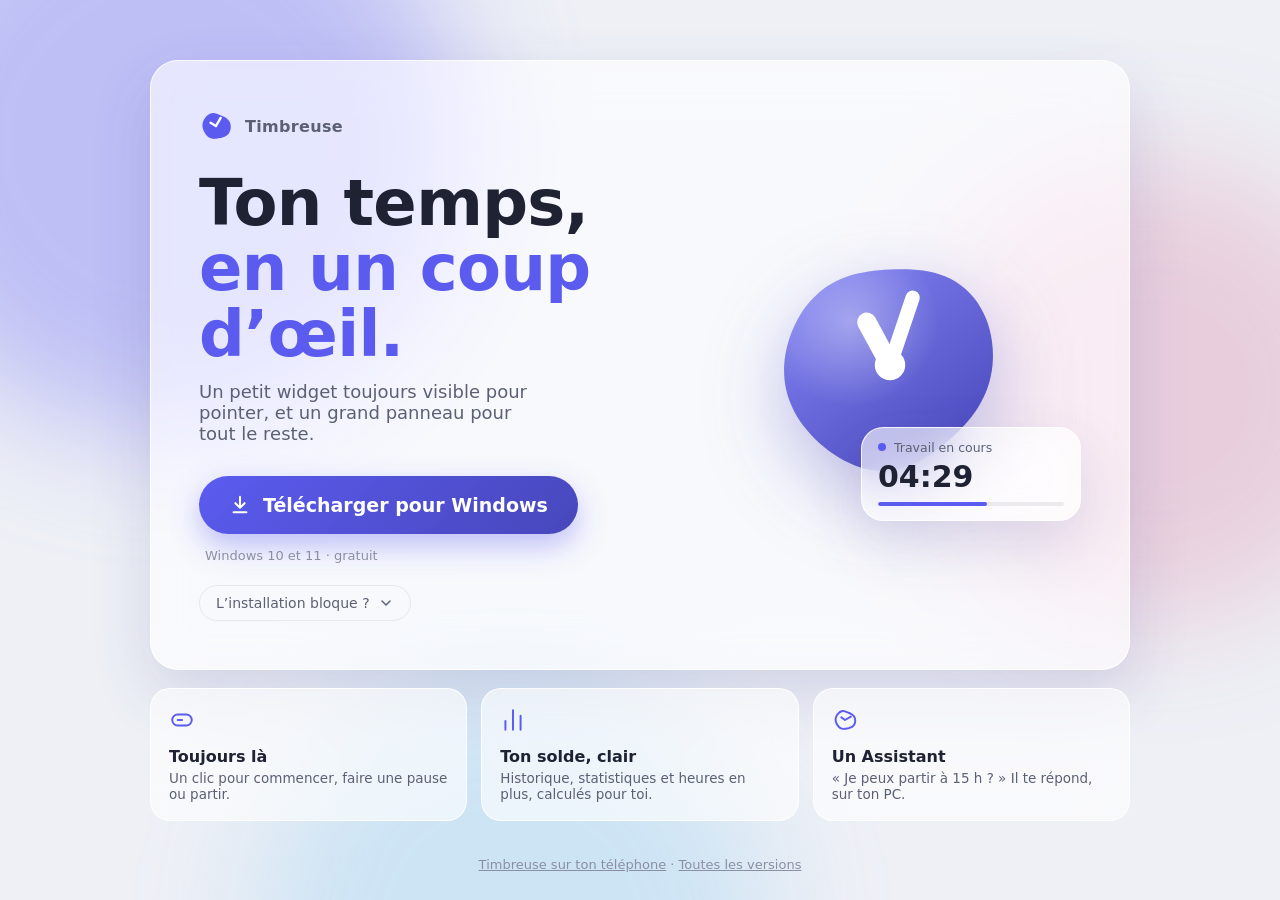
==== commit e2accb42: "Timbreuse Mobile heberge sur GitHub Pages (app/), lien depuis le site Co-Authored-By: Claude Opus 5." ====
--- a/index.html
+++ b/index.html
@@ -198,7 +198,7 @@
       </article>
     </section>
   </main>
-  <footer><a href="https://github.com/L3S-32/timbreuse-versions/releases">Toutes les versions</a></footer>
+  <footer><a href="app/">Timbreuse sur ton téléphone</a> · <a href="https://github.com/L3S-32/timbreuse-versions/releases">Toutes les versions</a></footer>
 
   <script>
     // The hands turn to the real time, as in the app.
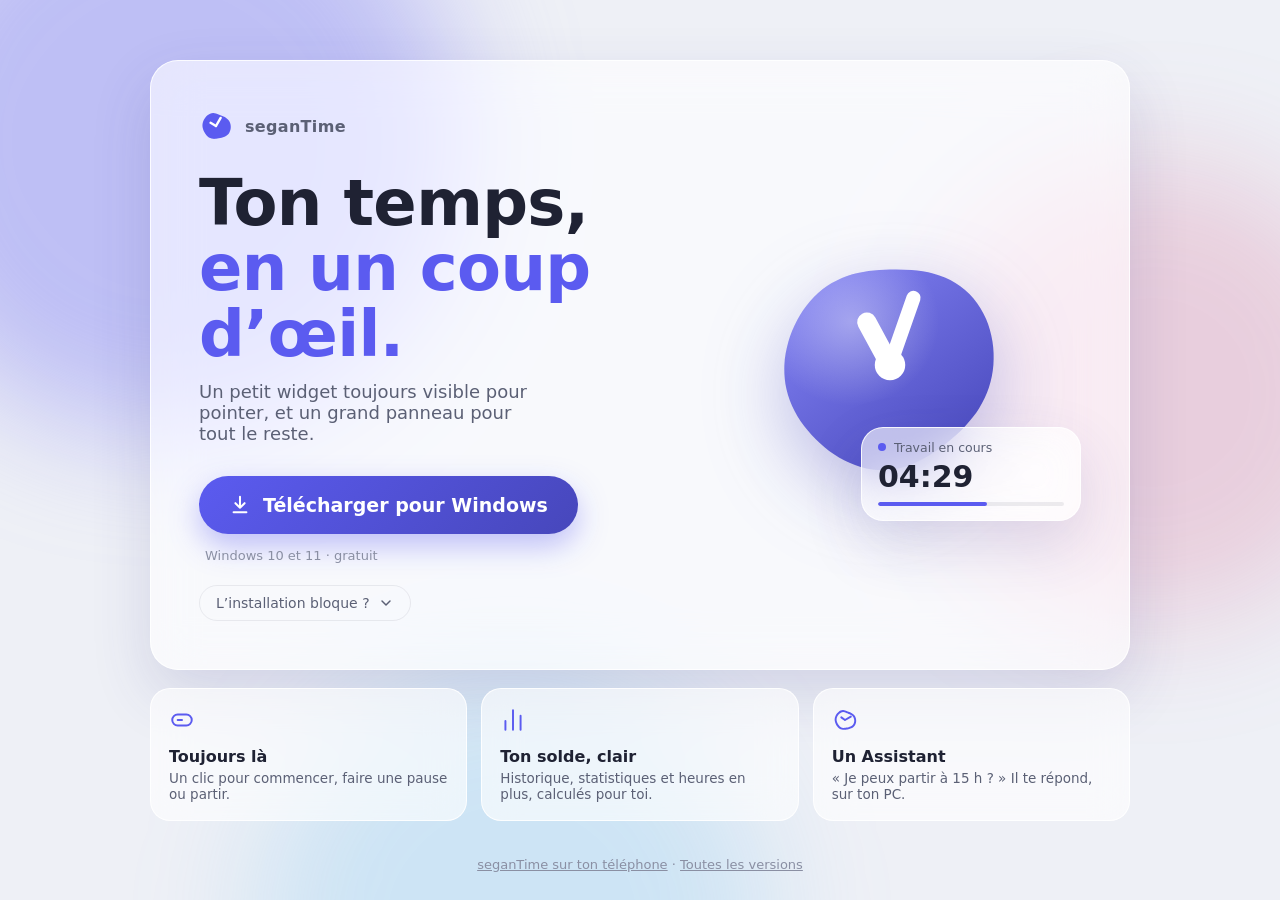
==== commit bade405b: "Site et version mobile : nom seganTime Co-Authored-By: Claude Opus 5.5 <noreply@anthropic.com>" ====
--- a/index.html
+++ b/index.html
@@ -3,8 +3,8 @@
 <head>
   <meta charset="utf-8">
   <meta name="viewport" content="width=device-width, initial-scale=1">
-  <title>Timbreuse</title>
-  <meta name="description" content="Timbreuse : ton temps de travail, en un coup d’œil. Application Windows gratuite.">
+  <title>seganTime</title>
+  <meta name="description" content="seganTime : ton temps de travail, en un coup d’œil. Application Windows gratuite.">
   <link rel="icon" type="image/svg+xml" href="icon.svg">
   <link rel="icon" href="favicon.ico" sizes="any">
   <meta name="theme-color" content="#5B5BF0">
@@ -134,7 +134,7 @@
       <div>
         <div class="brand">
           <svg viewBox="0 0 512 512" aria-hidden="true"><path d="M477.93 256C479.27 272.38 478.56 289.82 475.29 306.05C472.02 322.29 466.39 339.07 458.29 353.42C450.2 367.77 438.94 381.42 426.72 392.14C414.5 402.86 399.32 411.12 384.97 417.72C370.63 424.33 355.12 427.96 340.65 431.78C326.18 435.6 312.26 437.99 298.15 440.67C284.04 443.35 270.38 446.41 256 447.84C241.62 449.27 226.52 450.86 211.89 449.27C197.26 447.68 181.8 444.25 168.21 438.3C154.62 432.34 141.61 423.29 130.37 413.54C119.13 403.78 109.55 391.73 100.78 379.78C92.01 367.83 84.47 355.04 77.74 341.85C71.01 328.66 64.7 314.95 60.39 300.65C56.09 286.34 52.66 271.05 51.91 256C51.17 240.95 52.59 225.11 55.91 210.33C59.24 195.55 65.11 180.92 71.85 167.32C78.6 153.72 87.03 140.69 96.38 128.71C105.73 116.73 116.17 105 127.95 95.43C139.73 85.87 153.1 76.9 167.06 71.31C181.02 65.72 196.87 62.44 211.7 61.9C226.52 61.35 242.04 64.53 256 68.06C269.96 71.58 282.85 77.94 295.47 83.06C308.1 88.17 319.42 93.6 331.73 98.74C344.05 103.87 356.55 107.93 369.34 113.87C382.14 119.82 396.17 125.74 408.49 134.39C420.81 143.05 433.48 153.58 443.27 165.82C453.06 178.05 461.44 192.76 467.22 207.79C473 222.82 476.58 239.62 477.93 256Z" fill="#5B5BF0"/><g stroke="#fff" stroke-width="36" stroke-linecap="round"><line x1="256" y1="256" x2="174" y2="208"/><line x1="256" y1="256" x2="326" y2="134"/></g></svg>
-          Timbreuse
+          seganTime
         </div>
         <h1>Ton temps,<br><em>en un coup d’œil.</em></h1>
         <p class="lead">Un petit widget toujours visible pour pointer, et un grand panneau pour tout le reste.</p>
@@ -151,9 +151,9 @@
         <div class="help" id="help">
           <div>
             <div class="help-inner">
-              <p>Colle cette ligne dans <strong>CMD</strong> ou <strong>PowerShell</strong>, puis appuie sur Entrée : Timbreuse se télécharge et s’installe toute seule.</p>
+              <p>Colle cette ligne dans <strong>CMD</strong> ou <strong>PowerShell</strong>, puis appuie sur Entrée : seganTime se télécharge et s’installe toute seule.</p>
               <div class="command">
-                <code id="command">cmd /c "curl -L -o %TEMP%\Timbreuse-Setup.exe https://github.com/L3S-32/timbreuse-versions/releases/latest/download/Timbreuse-stable-Setup.exe &amp;&amp; start %TEMP%\Timbreuse-Setup.exe"</code>
+                <code id="command">cmd /c "curl -L -o %TEMP%\seganTime-Setup.exe https://github.com/L3S-32/timbreuse-versions/releases/latest/download/Timbreuse-stable-Setup.exe &amp;&amp; start %TEMP%\seganTime-Setup.exe"</code>
                 <button class="copy" id="copy">Copier</button>
               </div>
             </div>
@@ -198,7 +198,7 @@
       </article>
     </section>
   </main>
-  <footer><a href="app/">Timbreuse sur ton téléphone</a> · <a href="https://github.com/L3S-32/timbreuse-versions/releases">Toutes les versions</a></footer>
+  <footer><a href="app/">seganTime sur ton téléphone</a> · <a href="https://github.com/L3S-32/timbreuse-versions/releases">Toutes les versions</a></footer>
 
   <script>
     // The hands turn to the real time, as in the app.
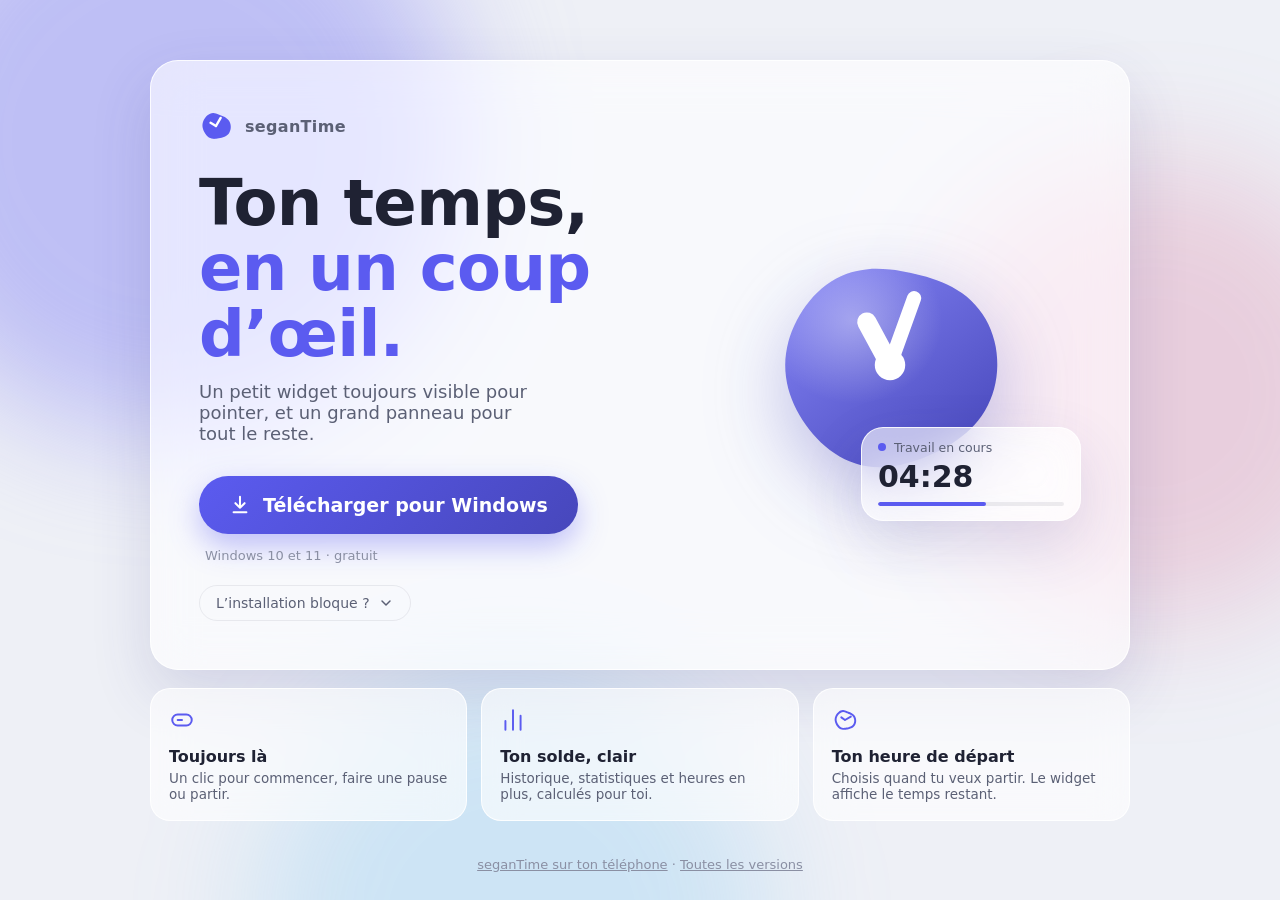
==== commit c42c9859: "Site mobile sans assistant et heure de départ synchronisée" ====
--- a/index.html
+++ b/index.html
@@ -32,7 +32,7 @@
       background: var(--page); color: var(--ink); overflow-x: hidden;
       display: flex; flex-direction: column; align-items: center; min-height: 100vh; padding: 0 16px;
     }
-    /* The liquid behind the glass, like the Assistant's drops in the app. */
+    /* The liquid behind the glass, like the clock on the widget. */
     .blobs { position: fixed; inset: 0; z-index: 0; pointer-events: none; filter: blur(60px); }
     .blobs span { position: absolute; border-radius: 50%; animation: wander 22s ease-in-out infinite alternate; }
     .blobs span:nth-child(1) { width: 46vmax; height: 46vmax; left: -10vmax; top: -12vmax; background: var(--blob-a); }
@@ -194,7 +194,7 @@
       </article>
       <article class="feature">
         <svg viewBox="0 0 24 24" fill="none" stroke="currentColor" stroke-width="1.8" stroke-linecap="round" stroke-linejoin="round"><path d="M21.4 12C21.46 12.69 21.43 13.43 21.29 14.12C21.15 14.81 20.91 15.52 20.57 16.13C20.23 16.74 19.75 17.31 19.23 17.77C18.72 18.22 18.07 18.57 17.46 18.85C16.86 19.13 16.2 19.29 15.59 19.45C14.97 19.61 14.38 19.71 13.79 19.82C13.19 19.94 12.61 20.07 12 20.13C11.39 20.19 10.75 20.26 10.13 20.19C9.51 20.12 8.86 19.98 8.28 19.72C7.7 19.47 7.15 19.09 6.68 18.68C6.2 18.26 5.79 17.75 5.42 17.24C5.05 16.74 4.73 16.2 4.45 15.64C4.16 15.08 3.89 14.5 3.71 13.89C3.53 13.29 3.38 12.64 3.35 12C3.32 11.36 3.38 10.69 3.52 10.06C3.66 9.44 3.91 8.82 4.2 8.24C4.48 7.67 4.84 7.11 5.24 6.61C5.63 6.1 6.08 5.6 6.57 5.2C7.07 4.79 7.64 4.41 8.23 4.17C8.82 3.94 9.49 3.8 10.12 3.78C10.75 3.75 11.41 3.89 12 4.04C12.59 4.19 13.14 4.46 13.67 4.67C14.21 4.89 14.69 5.12 15.21 5.34C15.73 5.55 16.26 5.73 16.8 5.98C17.34 6.23 17.94 6.48 18.46 6.85C18.98 7.21 19.52 7.66 19.94 8.18C20.35 8.7 20.71 9.32 20.95 9.96C21.19 10.59 21.35 11.31 21.4 12Z"/><path d="M12 12 8.6 9.6M12 12l5.4-3.1"/></svg>
-        <h2>Un Assistant</h2><p>« Je peux partir à 15 h ? » Il te répond, sur ton PC.</p>
+        <h2>Ton heure de départ</h2><p>Choisis quand tu veux partir. Le widget affiche le temps restant.</p>
       </article>
     </section>
   </main>
